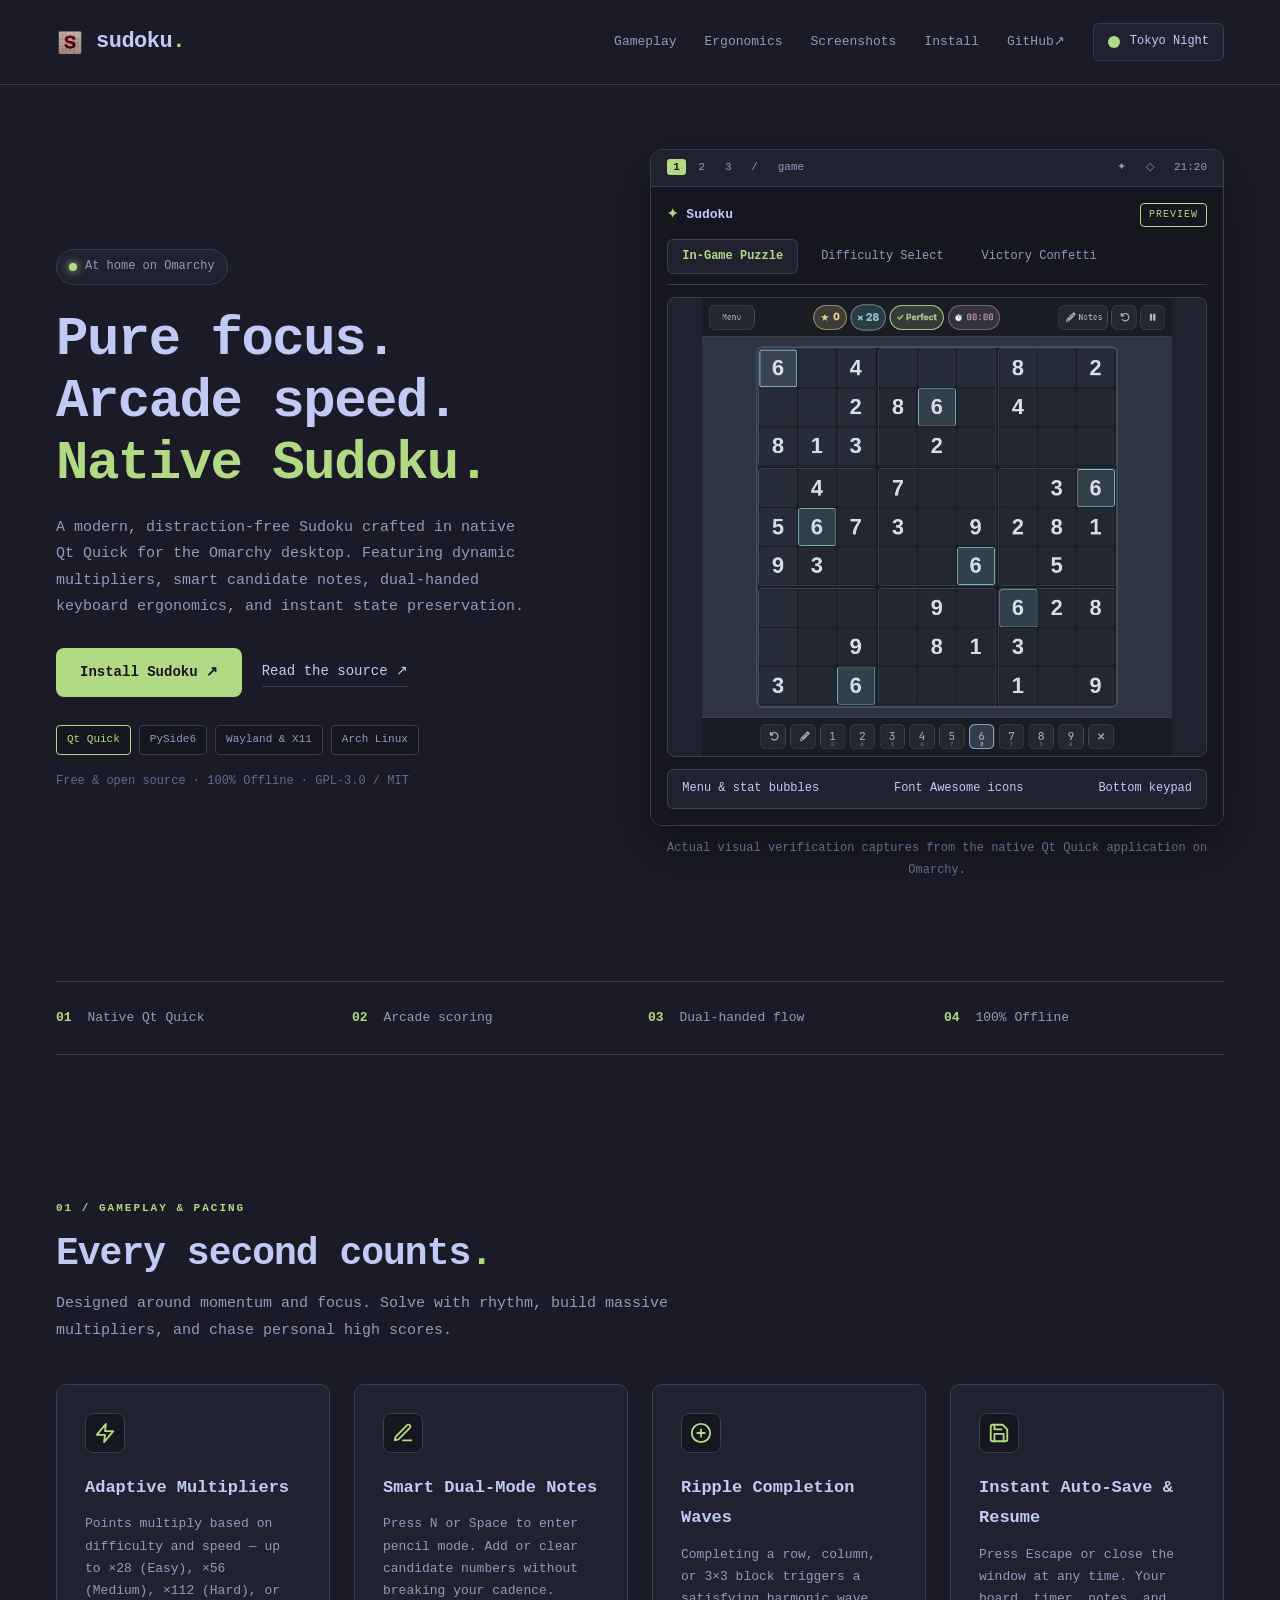
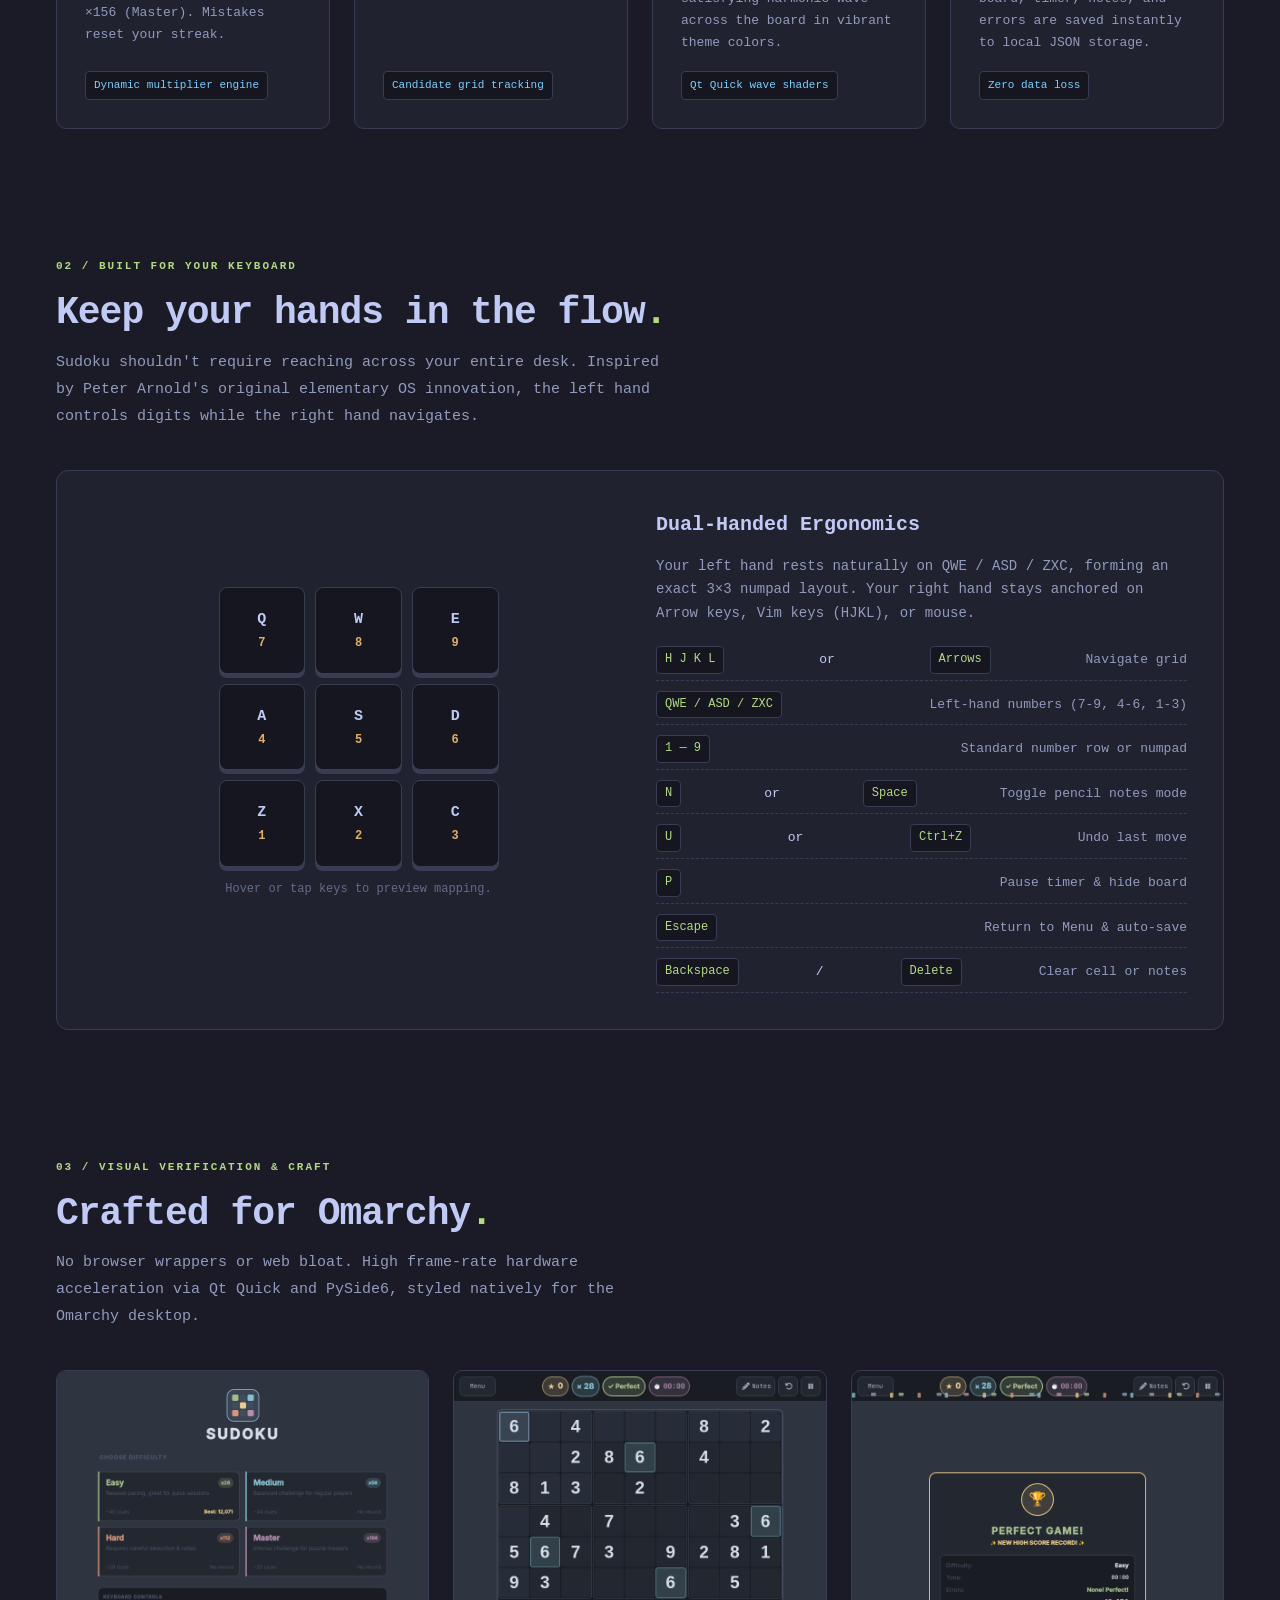
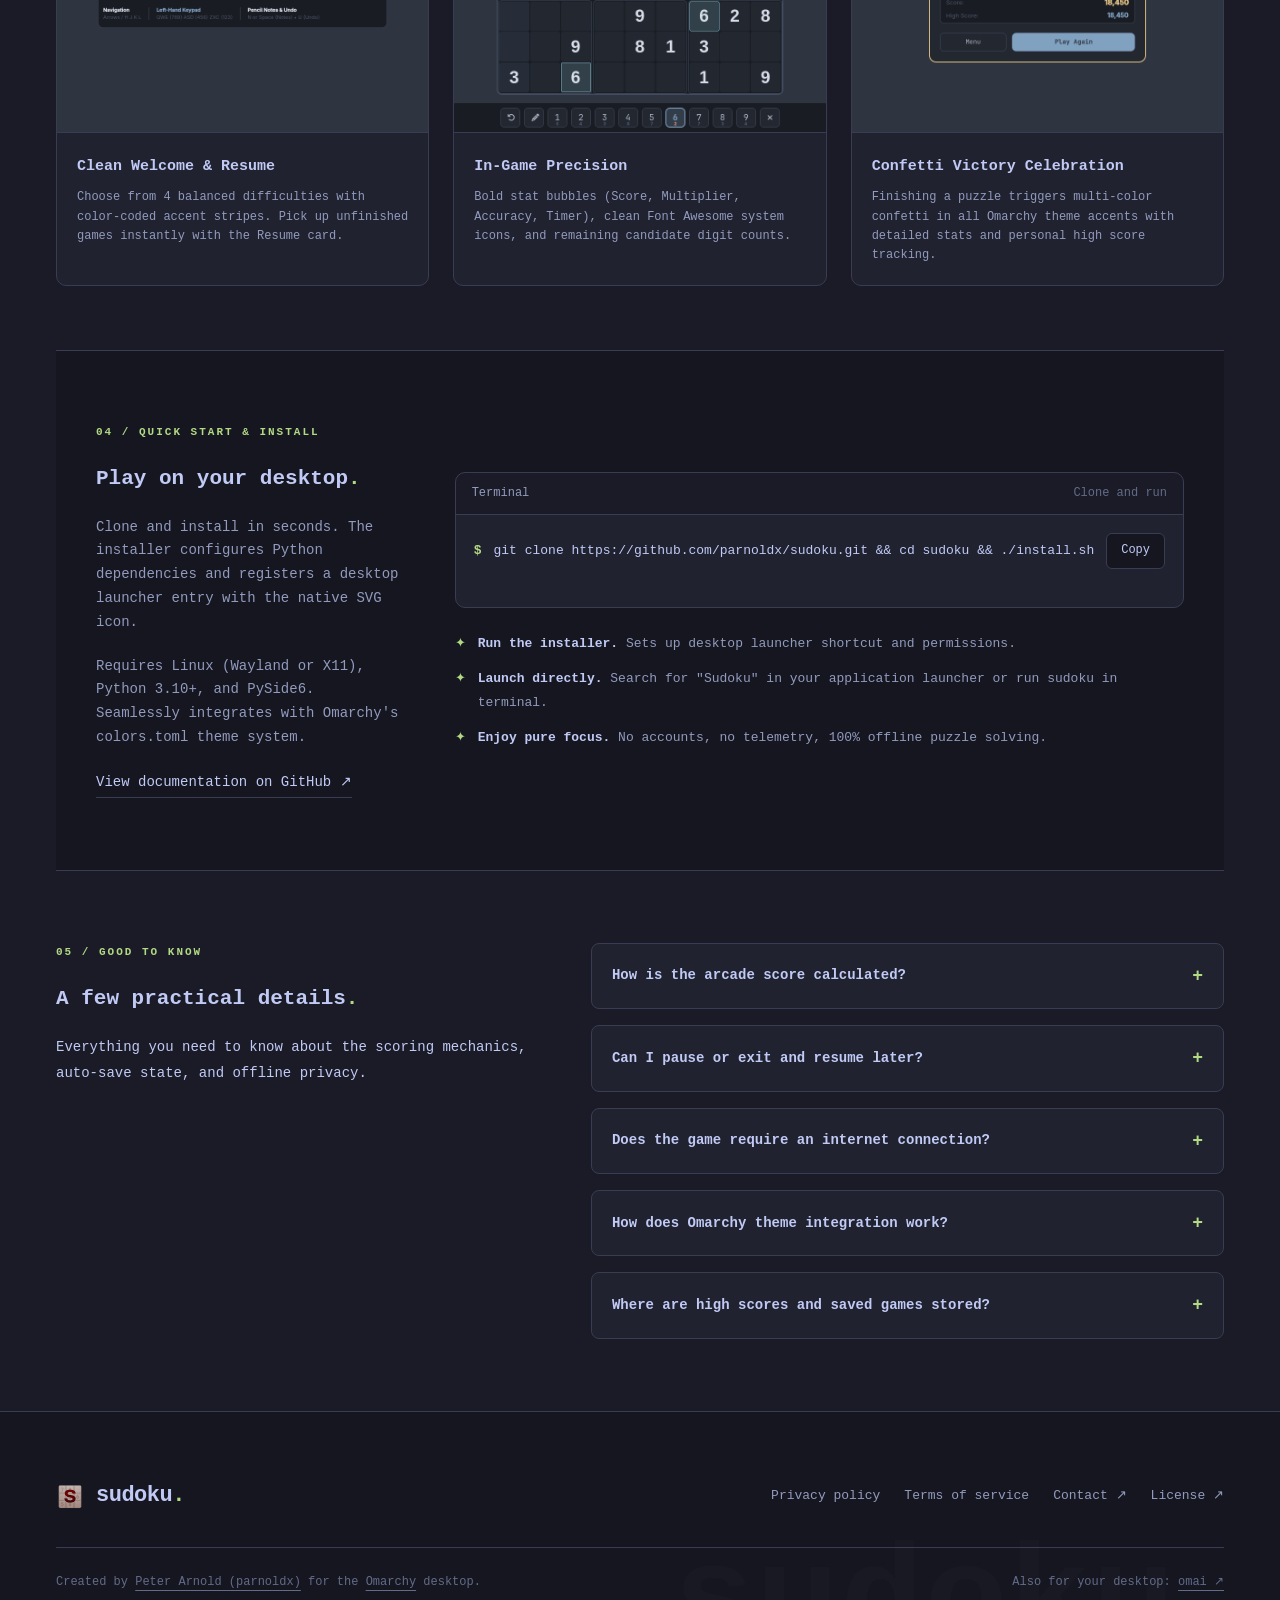
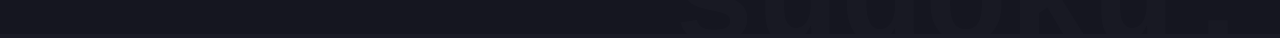
==== site/index.html @ 66dc391c "Add GitHub Pages website for Sudoku matching pablousx.github.io/omai" ====
<!doctype html>
<html lang="en" data-theme="night">
  <head>
    <meta charset="utf-8" />
    <meta name="viewport" content="width=device-width, initial-scale=1" />
    <title>Sudoku for Omarchy — Pure focus, arcade speed, native desktop.</title>
    <meta
      name="description"
      content="Native Qt Quick Sudoku game for Omarchy and Linux. High-speed arcade pacing, dynamic multiplier streaks, dual-handed keyboard ergonomics, smart notes, and seamless auto-save."
    />
    <meta name="theme-color" content="#1a1b26" />
    <meta name="color-scheme" content="dark" />
    <meta name="referrer" content="strict-origin-when-cross-origin" />

    <!-- Open Graph / Social Sharing -->
    <meta property="og:type" content="website" />
    <meta property="og:title" content="Sudoku for Omarchy — Pure focus, arcade speed, native desktop." />
    <meta
      property="og:description"
      content="Native Qt Quick Sudoku game for Omarchy and Linux. High-speed arcade pacing, dynamic multiplier streaks, dual-handed keyboard ergonomics, smart notes, and seamless auto-save."
    />
    <meta property="og:site_name" content="Sudoku for Omarchy" />
    <meta property="og:image" content="assets/images/sudoku_ingame.png" />

    <link rel="icon" href="assets/favicon.svg" type="image/svg+xml" />
    <link rel="stylesheet" href="assets/site.css" />
    <script src="assets/site.js" defer></script>
  </head>
  <body>
    <a class="skip-link" href="#main">Skip to content</a>

    <!-- Navigation Header -->
    <header class="site-header">
      <div class="container header-inner">
        <a class="brand" href="index.html" aria-label="Sudoku home">
          <img class="brand-icon" src="assets/favicon.svg" alt="" aria-hidden="true" />
          <span>sudoku<span class="accent">.</span></span>
        </a>

        <nav class="site-nav" aria-label="Main navigation">
          <a href="#gameplay">Gameplay</a>
          <a href="#ergonomics">Ergonomics</a>
          <a href="#screenshots">Screenshots</a>
          <a href="#install">Install</a>
          <a href="https://github.com/parnoldx/sudoku" target="_blank" rel="noopener noreferrer">
            GitHub <span aria-hidden="true">↗</span>
          </a>
          <button
            class="theme-button"
            type="button"
            data-theme-toggle
            hidden
            aria-label="Change color theme"
          >
            <span class="theme-swatch" aria-hidden="true"></span>
            <span data-theme-name>Tokyo Night</span>
          </button>
        </nav>
      </div>
    </header>

    <main id="main" tabindex="-1">
      <div class="container">

        <!-- Hero Section -->
        <section class="hero" aria-labelledby="hero-title">
          <div class="hero-grid">
            <div>
              <div class="eyebrow">
                <span class="status-dot" aria-hidden="true"></span>At home on Omarchy
              </div>
              <h1 id="hero-title">
                Pure focus.<br />Arcade speed.<br /><span class="accent">Native Sudoku.</span>
              </h1>
              <p class="hero-copy">
                A modern, distraction-free Sudoku crafted in native Qt Quick for the Omarchy desktop. Featuring dynamic multipliers, smart candidate notes, dual-handed keyboard ergonomics, and instant state preservation.
              </p>
              <div class="hero-actions">
                <a class="button" href="#install">
                  Install Sudoku <span aria-hidden="true">↗</span>
                </a>
                <a class="text-link" href="https://github.com/parnoldx/sudoku" target="_blank" rel="noopener noreferrer">
                  Read the source ↗
                </a>
              </div>
              <div class="compat">
                <span class="file-pill highlight">Qt Quick</span>
                <span class="file-pill">PySide6</span>
                <span class="file-pill">Wayland &amp; X11</span>
                <span class="file-pill">Arch Linux</span>
              </div>
              <p class="small-note">Free &amp; open source · 100% Offline · GPL-3.0 / MIT</p>
            </div>

            <!-- Interactive Simulated Desktop Preview Window -->
            <div class="preview">
              <div class="desktop">
                <div class="desktop-bar" aria-hidden="true">
                  <span><span class="workspace-number">1</span> 2 &nbsp; 3 &nbsp; / &nbsp; game</span>
                  <span>✦ &nbsp; ◇ &nbsp; 21:20</span>
                </div>
                <div class="app-window">
                  <div class="app-title">
                    <strong><span class="accent">✦</span> Sudoku</strong>
                    <span class="preview-badge">PREVIEW</span>
                  </div>

                  <!-- Tab controls -->
                  <div
                    class="demo-tabs"
                    role="tablist"
                    aria-label="Explore game screens"
                    data-demo-tabs
                    hidden
                  >
                    <button
                      type="button"
                      id="tab-ingame"
                      role="tab"
                      data-demo-tab
                      aria-selected="true"
                      aria-controls="demo-ingame"
                    >
                      In-Game Puzzle
                    </button>
                    <button
                      type="button"
                      id="tab-welcome"
                      role="tab"
                      data-demo-tab
                      aria-selected="false"
                      aria-controls="demo-welcome"
                      tabindex="-1"
                    >
                      Difficulty Select
                    </button>
                    <button
                      type="button"
                      id="tab-win"
                      role="tab"
                      data-demo-tab
                      aria-selected="false"
                      aria-controls="demo-win"
                      tabindex="-1"
                    >
                      Victory Confetti
                    </button>
                  </div>

                  <!-- Tab 1: In-Game Puzzle -->
                  <div
                    id="demo-ingame"
                    class="tab-panel"
                    role="tabpanel"
                    aria-labelledby="tab-ingame"
                    tabindex="0"
                  >
                    <div class="preview-image-wrap">
                      <img
                        src="assets/images/sudoku_ingame.png"
                        alt="Sudoku board showing timer, points, multiplier, Font Awesome action buttons, and digit keypad"
                        loading="eager"
                      />
                    </div>
                    <div class="preview-callout-bar">
                      <span>Menu &amp; stat bubbles</span>
                      <span>Font Awesome icons</span>
                      <span>Bottom keypad</span>
                    </div>
                  </div>

                  <!-- Tab 2: Welcome View -->
                  <div
                    id="demo-welcome"
                    class="tab-panel"
                    role="tabpanel"
                    aria-labelledby="tab-welcome"
                    tabindex="0"
                    hidden
                  >
                    <div class="preview-image-wrap">
                      <img
                        src="assets/images/sudoku_welcome.png"
                        alt="Sudoku welcome screen with difficulty cards (Easy, Medium, Hard, Master) and best score records"
                        loading="lazy"
                      />
                    </div>
                    <div class="preview-callout-bar">
                      <span>4 difficulty tiers</span>
                      <span>Multiplier preview</span>
                      <span>Resume saved game</span>
                    </div>
                  </div>

                  <!-- Tab 3: Victory Screen -->
                  <div
                    id="demo-win"
                    class="tab-panel"
                    role="tabpanel"
                    aria-labelledby="tab-win"
                    tabindex="0"
                    hidden
                  >
                    <div class="preview-image-wrap">
                      <img
                        src="assets/images/sudoku_win.png"
                        alt="Sudoku victory celebration screen with falling confetti particles, score, errors, and play again button"
                        loading="lazy"
                      />
                    </div>
                    <div class="preview-callout-bar">
                      <span>Multi-color confetti</span>
                      <span>Accuracy streak</span>
                      <span>Local high score</span>
                    </div>
                  </div>
                </div>
              </div>
              <p class="preview-caption">
                Actual visual verification captures from the native Qt Quick application on Omarchy.
              </p>
            </div>
          </div>
        </section>

        <!-- Principles Ticker -->
        <div class="principles" aria-label="Core design principles">
          <span><b>01</b> Native Qt Quick</span>
          <span><b>02</b> Arcade scoring</span>
          <span><b>03</b> Dual-handed flow</span>
          <span><b>04</b> 100% Offline</span>
        </div>

        <!-- Section 1: Gameplay & Features -->
        <section class="section" id="gameplay" aria-labelledby="gameplay-title">
          <div class="section-heading">
            <div class="section-number">01 / GAMEPLAY &amp; PACING</div>
            <h2 id="gameplay-title">
              Every second counts<span class="accent">.</span>
            </h2>
            <p>
              Designed around momentum and focus. Solve with rhythm, build massive multipliers, and chase personal high scores.
            </p>
          </div>

          <div class="feature-grid">
            <article>
              <span class="feature-mark" aria-hidden="true">
                <svg viewBox="0 0 24 24"><path d="M13 2L3 14h9l-1 8 10-12h-9l1-8z"/></svg>
              </span>
              <h3>Adaptive Multipliers</h3>
              <p>
                Points multiply based on difficulty and speed — up to ×28 (Easy), ×56 (Medium), ×112 (Hard), or ×156 (Master). Mistakes reset your streak.
              </p>
              <code>Dynamic multiplier engine</code>
            </article>

            <article>
              <span class="feature-mark" aria-hidden="true">
                <svg viewBox="0 0 24 24"><path d="M12 20h9M16.5 3.5a2.121 2.121 0 0 1 3 3L7 19l-4 1 1-4L16.5 3.5z"/></svg>
              </span>
              <h3>Smart Dual-Mode Notes</h3>
              <p>
                Press <kbd>N</kbd> or <kbd>Space</kbd> to enter pencil mode. Add or clear candidate numbers without breaking your cadence.
              </p>
              <code>Candidate grid tracking</code>
            </article>

            <article>
              <span class="feature-mark" aria-hidden="true">
                <svg viewBox="0 0 24 24"><circle cx="12" cy="12" r="10"/><path d="M8 12h8M12 8v8"/></svg>
              </span>
              <h3>Ripple Completion Waves</h3>
              <p>
                Completing a row, column, or 3×3 block triggers a satisfying harmonic wave across the board in vibrant theme colors.
              </p>
              <code>Qt Quick wave shaders</code>
            </article>

            <article>
              <span class="feature-mark" aria-hidden="true">
                <svg viewBox="0 0 24 24"><path d="M19 21H5a2 2 0 0 1-2-2V5a2 2 0 0 1 2-2h11l5 5v11a2 2 0 0 1-2 2z"/><polyline points="17 21 17 13 7 13 7 21"/><polyline points="7 3 7 8 15 8"/></svg>
              </span>
              <h3>Instant Auto-Save &amp; Resume</h3>
              <p>
                Press <kbd>Escape</kbd> or close the window at any time. Your board, timer, notes, and errors are saved instantly to local JSON storage.
              </p>
              <code>Zero data loss</code>
            </article>
          </div>
        </section>

        <!-- Section 2: Ergonomics & Controls -->
        <section class="section" id="ergonomics" aria-labelledby="ergonomics-title">
          <div class="section-heading">
            <div class="section-number">02 / BUILT FOR YOUR KEYBOARD</div>
            <h2 id="ergonomics-title">
              Keep your hands in the flow<span class="accent">.</span>
            </h2>
            <p>
              Sudoku shouldn't require reaching across your entire desk. Inspired by Peter Arnold's original elementary OS innovation, the left hand controls digits while the right hand navigates.
            </p>
          </div>

          <div class="key-layout">
            <!-- Left: Keypad simulation -->
            <div>
              <div class="keypad-mockup" aria-label="Left-hand 3x3 keypad layout">
                <div class="key-cap"><span class="letter">Q</span><span class="digit">7</span></div>
                <div class="key-cap"><span class="letter">W</span><span class="digit">8</span></div>
                <div class="key-cap"><span class="letter">E</span><span class="digit">9</span></div>
                <div class="key-cap"><span class="letter">A</span><span class="digit">4</span></div>
                <div class="key-cap"><span class="letter">S</span><span class="digit">5</span></div>
                <div class="key-cap"><span class="letter">D</span><span class="digit">6</span></div>
                <div class="key-cap"><span class="letter">Z</span><span class="digit">1</span></div>
                <div class="key-cap"><span class="letter">X</span><span class="digit">2</span></div>
                <div class="key-cap"><span class="letter">C</span><span class="digit">3</span></div>
              </div>
              <p class="preview-caption">Hover or tap keys to preview mapping.</p>
            </div>

            <!-- Right: Explanations and Hotkey Cheatsheet -->
            <div class="key-explanation">
              <h3>Dual-Handed Ergonomics</h3>
              <p>
                Your left hand rests naturally on <kbd>QWE / ASD / ZXC</kbd>, forming an exact 3×3 numpad layout. Your right hand stays anchored on Arrow keys, Vim keys (<kbd>HJKL</kbd>), or mouse.
              </p>
              <div class="hotkeys-list">
                <div class="hotkey-row">
                  <kbd>H J K L</kbd> or <kbd>Arrows</kbd>
                  <span>Navigate grid</span>
                </div>
                <div class="hotkey-row">
                  <kbd>QWE / ASD / ZXC</kbd>
                  <span>Left-hand numbers (7-9, 4-6, 1-3)</span>
                </div>
                <div class="hotkey-row">
                  <kbd>1 — 9</kbd>
                  <span>Standard number row or numpad</span>
                </div>
                <div class="hotkey-row">
                  <kbd>N</kbd> or <kbd>Space</kbd>
                  <span>Toggle pencil notes mode</span>
                </div>
                <div class="hotkey-row">
                  <kbd>U</kbd> or <kbd>Ctrl+Z</kbd>
                  <span>Undo last move</span>
                </div>
                <div class="hotkey-row">
                  <kbd>P</kbd>
                  <span>Pause timer &amp; hide board</span>
                </div>
                <div class="hotkey-row">
                  <kbd>Escape</kbd>
                  <span>Return to Menu &amp; auto-save</span>
                </div>
                <div class="hotkey-row">
                  <kbd>Backspace</kbd> / <kbd>Delete</kbd>
                  <span>Clear cell or notes</span>
                </div>
              </div>
            </div>
          </div>
        </section>

        <!-- Section 3: Visual Verification Spotlight -->
        <section class="section" id="screenshots" aria-labelledby="screenshots-title">
          <div class="section-heading">
            <div class="section-number">03 / VISUAL VERIFICATION &amp; CRAFT</div>
            <h2 id="screenshots-title">
              Crafted for Omarchy<span class="accent">.</span>
            </h2>
            <p>
              No browser wrappers or web bloat. High frame-rate hardware acceleration via Qt Quick and PySide6, styled natively for the Omarchy desktop.
            </p>
          </div>

          <div class="verification-spotlight">
            <div class="spotlight-card">
              <div class="spotlight-image">
                <img
                  src="assets/images/sudoku_welcome.png"
                  alt="Welcome screen with difficulty selection cards and best score records"
                  loading="lazy"
                />
              </div>
              <div class="spotlight-body">
                <h4>Clean Welcome &amp; Resume</h4>
                <p>
                  Choose from 4 balanced difficulties with color-coded accent stripes. Pick up unfinished games instantly with the Resume card.
                </p>
              </div>
            </div>

            <div class="spotlight-card">
              <div class="spotlight-image">
                <img
                  src="assets/images/sudoku_ingame.png"
                  alt="In-game view with stat bubbles, Font Awesome icons, and active number counts"
                  loading="lazy"
                />
              </div>
              <div class="spotlight-body">
                <h4>In-Game Precision</h4>
                <p>
                  Bold stat bubbles (Score, Multiplier, Accuracy, Timer), clean Font Awesome system icons, and remaining candidate digit counts.
                </p>
              </div>
            </div>

            <div class="spotlight-card">
              <div class="spotlight-image">
                <img
                  src="assets/images/sudoku_win.png"
                  alt="Victory screen showing falling confetti and statistics card"
                  loading="lazy"
                />
              </div>
              <div class="spotlight-body">
                <h4>Confetti Victory Celebration</h4>
                <p>
                  Finishing a puzzle triggers multi-color confetti in all Omarchy theme accents with detailed stats and personal high score tracking.
                </p>
              </div>
            </div>
          </div>
        </section>

        <!-- Section 4: Installation & Quick Start -->
        <section class="install" id="install" aria-labelledby="install-title">
          <div class="container">
            <div class="install-grid">
              <div>
                <div class="section-number">04 / QUICK START &amp; INSTALL</div>
                <h2 id="install-title">
                  Play on your desktop<span class="accent">.</span>
                </h2>
                <p class="install-copy">
                  Clone and install in seconds. The installer configures Python dependencies and registers a desktop launcher entry with the native SVG icon.
                </p>
                <p class="install-copy">
                  Requires Linux (Wayland or X11), Python 3.10+, and PySide6. Seamlessly integrates with Omarchy's <code>colors.toml</code> theme system.
                </p>
                <a
                  class="text-link"
                  href="https://github.com/parnoldx/sudoku#readme"
                  target="_blank"
                  rel="noopener noreferrer"
                >
                  View documentation on GitHub ↗
                </a>
              </div>

              <div>
                <div class="terminal">
                  <div class="terminal-title">
                    Terminal <span>Clone and run</span>
                  </div>
                  <div class="command-row">
                    <span class="prompt" aria-hidden="true">$</span>
                    <code id="install-command">git clone https://github.com/parnoldx/sudoku.git &amp;&amp; cd sudoku &amp;&amp; ./install.sh</code>
                    <button
                      class="copy-button"
                      type="button"
                      data-copy="install-command"
                      data-feedback="copy-feedback"
                      hidden
                      aria-label="Copy installation command"
                    >
                      Copy
                    </button>
                  </div>
                  <p id="copy-feedback" class="copy-feedback" role="status" aria-live="polite"></p>
                </div>

                <ol class="install-steps">
                  <li>
                    <span><strong>Run the installer.</strong> Sets up desktop launcher shortcut and permissions.</span>
                  </li>
                  <li>
                    <span><strong>Launch directly.</strong> Search for "Sudoku" in your application launcher or run <code>sudoku</code> in terminal.</span>
                  </li>
                  <li>
                    <span><strong>Enjoy pure focus.</strong> No accounts, no telemetry, 100% offline puzzle solving.</span>
                  </li>
                </ol>
              </div>
            </div>
          </div>
        </section>

        <!-- Section 5: Good to Know (FAQ) -->
        <section class="section faq" aria-labelledby="faq-title">
          <div class="faq-grid">
            <div>
              <div class="section-number">05 / GOOD TO KNOW</div>
              <h2 id="faq-title">
                A few practical details<span class="accent">.</span>
              </h2>
              <p>
                Everything you need to know about the scoring mechanics, auto-save state, and offline privacy.
              </p>
            </div>

            <div class="faq-list">
              <details>
                <summary>How is the arcade score calculated?</summary>
                <p>
                  Every correct cell awards base points multiplied by your current streak multiplier (e.g. ×28 for Easy, up to ×156 for Master). A small time decay encourages brisk pace, while wrong moves penalize points and reset your accuracy streak.
                </p>
              </details>

              <details>
                <summary>Can I pause or exit and resume later?</summary>
                <p>
                  Yes! Pressing <kbd>Escape</kbd>, clicking <kbd>Menu</kbd>, or quitting the application automatically saves your puzzle board, timer, notes, and error count. When you open Sudoku again, a prominent "Resume Unfinished Game" card appears on the welcome screen.
                </p>
              </details>

              <details>
                <summary>Does the game require an internet connection?</summary>
                <p>
                  Never. Sudoku is 100% offline. Puzzle generation, validation, high score tracking, and theming run entirely on your local machine with zero external network requests.
                </p>
              </details>

              <details>
                <summary>How does Omarchy theme integration work?</summary>
                <p>
                  Sudoku automatically detects <code>~/.config/omarchy/theme/colors.toml</code> on launch. If you switch your Omarchy theme (such as Tokyo Night, Everforest, Catppuccin, or Nord), Sudoku inherits the background, foreground, accents, and selection colors natively.
                </p>
              </details>

              <details>
                <summary>Where are high scores and saved games stored?</summary>
                <p>
                  High scores and saved states are stored safely in your standard user data folder at <code>~/.local/share/sudoku/</code> in lightweight JSON format.
                </p>
              </details>
            </div>
          </div>
        </section>

      </div>
    </main>

    <!-- Footer -->
    <footer class="site-footer">
      <div class="container">
        <div class="footer-top">
          <a class="brand" href="index.html">
            <img class="brand-icon" src="assets/favicon.svg" alt="" aria-hidden="true" />
            <span>sudoku<span class="accent">.</span></span>
          </a>

          <nav class="footer-links" aria-label="Footer navigation">
            <a href="privacy.html">Privacy policy</a>
            <a href="terms.html">Terms of service</a>
            <a href="https://github.com/parnoldx/sudoku/issues" target="_blank" rel="noopener noreferrer">Contact ↗</a>
            <a href="https://github.com/parnoldx/sudoku/blob/master/LICENSE" target="_blank" rel="noopener noreferrer">License ↗</a>
          </nav>
        </div>

        <div class="footer-bottom">
          <span>
            Created by <a href="https://github.com/parnoldx" target="_blank" rel="noopener noreferrer">Peter Arnold (parnoldx)</a> for the <a href="https://omarchy.org/" target="_blank" rel="noopener noreferrer">Omarchy</a> desktop.
          </span>
          <span>
            Also for your desktop: <a href="https://pablousx.github.io/omai/" target="_blank" rel="noopener noreferrer">omai ↗</a>
          </span>
        </div>

        <div class="footer-wordmark" aria-hidden="true">sudoku.</div>
      </div>
    </footer>
  </body>
</html>
---- site/assets/site.css ----
/* Sudoku for Omarchy — Design System matching pablousx.github.io/omai/ */

/* Shared Omarchy palette: Tokyo Night by default, Everforest by choice. */
:root {
  color-scheme: dark;
  --bg: #1a1b26;
  --surface: #202230;
  --deep: #151620;
  --text: #c0caf5;
  --muted: #929bbd;
  --line: #383d54;
  --accent: #b2d984;
  --green: #9ece6a;
  --cyan: #7dcfff;
  --blue: #92b4ff;
  --orange: #ff9e64;
  --yellow: #e0af68;
  --purple: #bb9af7;
  --magenta: #bb9af7;
  --red: #f7768e;
  --shadow: #10111a;
  --display: #626b88;
  --font: "JetBrains Mono", "SFMono-Regular", Consolas, "Liberation Mono", monospace;
}

:root[data-theme="forest"] {
  --bg: #272e29;
  --surface: #303a32;
  --deep: #202722;
  --text: #e2dfca;
  --muted: #b1baaa;
  --line: #4a584a;
  --accent: #b5ce94;
  --green: #a7c080;
  --cyan: #83c092;
  --blue: #a6c8ce;
  --orange: #e69875;
  --yellow: #dbbc7f;
  --purple: #d3b5c9;
  --magenta: #d3b5c9;
  --red: #e67e80;
  --shadow: #19201c;
  --display: #798775;
}

* {
  box-sizing: border-box;
}

html {
  scroll-behavior: smooth;
  scroll-padding-top: 32px;
}

body {
  margin: 0;
  background: var(--bg);
  color: var(--text);
  font: 14px/1.8 var(--font);
  -webkit-font-smoothing: antialiased;
}

a {
  color: inherit;
  text-underline-offset: 5px;
}

button {
  font: inherit;
  cursor: pointer;
}

button,
a,
summary {
  touch-action: manipulation;
  -webkit-tap-highlight-color: transparent;
}

:focus-visible {
  outline: 2px solid var(--accent);
  outline-offset: 5px;
}

::selection {
  background: var(--accent);
  color: var(--deep);
}

[hidden] {
  display: none !important;
}

.container {
  width: 100%;
  max-width: 1248px;
  margin: auto;
  padding: 0 40px;
}

.accent {
  color: var(--accent);
}

.green {
  color: var(--green);
}

.cyan {
  color: var(--cyan);
}

.yellow {
  color: var(--yellow);
}

.orange {
  color: var(--orange);
}

.purple {
  color: var(--purple);
}

.skip-link {
  position: fixed;
  top: 8px;
  left: 8px;
  transform: translateY(-150%);
  z-index: 100;
  background: var(--accent);
  color: var(--deep);
  padding: 10px 16px;
  font-weight: 700;
  text-decoration: none;
  transition: transform 0.2s;
}

.skip-link:focus {
  transform: translateY(0);
}

/* Header */
.site-header {
  border-bottom: 1px solid var(--line);
  background: var(--bg);
  position: sticky;
  top: 0;
  z-index: 50;
  backdrop-filter: blur(8px);
}

.header-inner {
  display: flex;
  align-items: center;
  justify-content: space-between;
  min-height: 84px;
  gap: 24px;
}

.brand {
  display: inline-flex;
  align-items: center;
  gap: 12px;
  font-weight: 700;
  font-size: 22px;
  letter-spacing: -0.5px;
  text-decoration: none;
}

.brand-icon {
  width: 28px;
  height: 28px;
  border-radius: 6px;
  display: inline-block;
  vertical-align: middle;
}

.site-nav {
  display: flex;
  gap: 28px;
  align-items: center;
}

.site-nav a {
  display: inline-flex;
  align-items: center;
  min-height: 44px;
  font-size: 13px;
  text-decoration: none;
  color: var(--muted);
  transition: color 0.15s;
}

.site-nav a:hover,
.footer-links a:hover {
  color: var(--accent);
}

.theme-button {
  display: flex;
  align-items: center;
  gap: 10px;
  min-height: 38px;
  padding: 6px 14px;
  background: var(--surface);
  border: 1px solid var(--line);
  border-radius: 6px;
  color: var(--text);
  font-size: 12px;
  font-family: inherit;
  transition: border-color 0.2s, background 0.2s;
}

.theme-button:hover {
  border-color: var(--accent);
}

.theme-swatch {
  width: 12px;
  height: 12px;
  border-radius: 50%;
  background: var(--accent);
}

/* Hero */
.hero {
  padding: 64px 0 48px;
}

.hero-grid {
  display: grid;
  grid-template-columns: 1fr 1.05fr;
  gap: 48px;
  align-items: center;
}

.eyebrow {
  display: inline-flex;
  align-items: center;
  gap: 8px;
  padding: 6px 12px;
  background: var(--surface);
  border: 1px solid var(--line);
  border-radius: 999px;
  font-size: 12px;
  color: var(--muted);
  margin-bottom: 24px;
}

.status-dot {
  width: 8px;
  height: 8px;
  border-radius: 50%;
  background: var(--accent);
  box-shadow: 0 0 8px var(--accent);
}

.hero h1 {
  font-size: clamp(34px, 4.5vw, 54px);
  line-height: 1.15;
  margin: 0 0 20px;
  font-weight: 700;
  letter-spacing: -1.5px;
}

.hero-copy {
  font-size: 15px;
  line-height: 1.75;
  color: var(--muted);
  margin: 0 0 28px;
  max-width: 480px;
}

.hero-actions {
  display: flex;
  align-items: center;
  gap: 20px;
  margin-bottom: 28px;
  flex-wrap: wrap;
}

.button {
  display: inline-flex;
  align-items: center;
  gap: 8px;
  background: var(--accent);
  color: var(--deep);
  font-weight: 700;
  font-size: 14px;
  padding: 12px 24px;
  border-radius: 8px;
  text-decoration: none;
  border: none;
  transition: transform 0.15s, opacity 0.15s, background 0.15s;
}

.button:hover {
  opacity: 0.92;
  transform: translateY(-1px);
}

.text-link {
  display: inline-flex;
  align-items: center;
  gap: 6px;
  color: var(--text);
  text-decoration: none;
  border-bottom: 1px solid var(--line);
  padding-bottom: 2px;
  font-size: 14px;
  transition: color 0.15s, border-color 0.15s;
}

.text-link:hover {
  color: var(--accent);
  border-color: var(--accent);
}

.compat {
  display: flex;
  gap: 8px;
  margin-bottom: 16px;
  flex-wrap: wrap;
}

.file-pill {
  font-size: 11px;
  padding: 4px 10px;
  background: var(--deep);
  border: 1px solid var(--line);
  border-radius: 4px;
  color: var(--muted);
}

.file-pill.highlight {
  border-color: var(--accent);
  color: var(--accent);
}

.small-note {
  font-size: 12px;
  color: var(--display);
  margin: 0;
}

/* Desktop Preview Frame */
.preview {
  position: relative;
}

.desktop {
  background: var(--deep);
  border: 1px solid var(--line);
  border-radius: 12px;
  overflow: hidden;
  box-shadow: 0 20px 48px rgba(0, 0, 0, 0.4);
}

.desktop-bar {
  display: flex;
  justify-content: space-between;
  align-items: center;
  padding: 8px 16px;
  background: var(--surface);
  border-bottom: 1px solid var(--line);
  font-size: 11px;
  color: var(--muted);
}

.workspace-number {
  background: var(--accent);
  color: var(--deep);
  font-weight: 700;
  padding: 2px 6px;
  border-radius: 3px;
  margin-right: 6px;
}

.app-window {
  padding: 16px;
  background: var(--deep);
}

.app-title {
  display: flex;
  align-items: center;
  justify-content: space-between;
  margin-bottom: 12px;
  font-size: 13px;
}

.app-title strong {
  display: inline-flex;
  align-items: center;
  gap: 8px;
}

.preview-badge {
  font-size: 10px;
  padding: 2px 8px;
  border: 1px solid var(--accent);
  color: var(--accent);
  border-radius: 4px;
  letter-spacing: 1px;
}

.demo-tabs {
  display: flex;
  gap: 8px;
  margin-bottom: 12px;
  border-bottom: 1px solid var(--line);
  padding-bottom: 10px;
}

.demo-tabs button {
  background: transparent;
  border: 1px solid transparent;
  color: var(--muted);
  padding: 6px 14px;
  font-size: 12px;
  border-radius: 6px;
  transition: all 0.15s;
}

.demo-tabs button:hover {
  color: var(--text);
  background: var(--surface);
}

.demo-tabs button[aria-selected="true"] {
  background: var(--surface);
  border-color: var(--line);
  color: var(--accent);
  font-weight: 700;
}

.tab-panel {
  display: flex;
  flex-direction: column;
  gap: 12px;
}

.preview-image-wrap {
  position: relative;
  border-radius: 8px;
  overflow: hidden;
  border: 1px solid var(--line);
  background: var(--surface);
  aspect-ratio: 820 / 800;
  max-height: 460px;
  display: flex;
  align-items: center;
  justify-content: center;
}

.preview-image-wrap img {
  width: 100%;
  height: 100%;
  object-fit: contain;
  display: block;
}

.preview-callout-bar {
  display: flex;
  justify-content: space-between;
  align-items: center;
  background: var(--surface);
  border: 1px solid var(--line);
  border-radius: 6px;
  padding: 8px 14px;
  font-size: 12px;
  color: var(--muted);
}

.preview-callout-bar span {
  color: var(--text);
}

.preview-caption {
  font-size: 12px;
  color: var(--display);
  margin-top: 12px;
  text-align: center;
}

/* Principles Ticker */
.principles {
  display: grid;
  grid-template-columns: repeat(4, 1fr);
  gap: 16px;
  margin: 40px 0 80px;
  padding: 24px 0;
  border-top: 1px solid var(--line);
  border-bottom: 1px solid var(--line);
  font-size: 13px;
  color: var(--muted);
}

.principles span b {
  color: var(--accent);
  margin-right: 8px;
}

/* Sections */
.section {
  padding: 64px 0;
}

.section-heading {
  margin-bottom: 40px;
}

.section-number {
  font-size: 11px;
  letter-spacing: 2px;
  color: var(--accent);
  margin-bottom: 12px;
  font-weight: 700;
}

.section-heading h2 {
  font-size: clamp(26px, 3.5vw, 38px);
  line-height: 1.25;
  margin: 0 0 12px;
  font-weight: 700;
  letter-spacing: -1px;
}

.section-heading p {
  font-size: 15px;
  color: var(--muted);
  max-width: 620px;
  margin: 0;
}

/* Feature Grid */
.feature-grid {
  display: grid;
  grid-template-columns: repeat(auto-fit, minmax(260px, 1fr));
  gap: 24px;
}

.feature-grid article {
  background: var(--surface);
  border: 1px solid var(--line);
  border-radius: 10px;
  padding: 28px;
  display: flex;
  flex-direction: column;
  transition: border-color 0.2s, transform 0.2s;
}

.feature-grid article:hover {
  border-color: var(--accent);
  transform: translateY(-2px);
}

.feature-mark {
  width: 40px;
  height: 40px;
  display: inline-flex;
  align-items: center;
  justify-content: center;
  border-radius: 8px;
  background: var(--deep);
  border: 1px solid var(--line);
  margin-bottom: 20px;
  color: var(--accent);
}

.feature-mark svg {
  width: 22px;
  height: 22px;
  stroke: currentColor;
  stroke-width: 2;
  fill: none;
  stroke-linecap: round;
  stroke-linejoin: round;
}

.feature-grid h3 {
  font-size: 17px;
  margin: 0 0 10px;
  color: var(--text);
  font-weight: 700;
}

.feature-grid p {
  font-size: 13px;
  line-height: 1.7;
  color: var(--muted);
  margin: 0 0 16px;
  flex-grow: 1;
}

.feature-grid code {
  font-size: 11px;
  background: var(--deep);
  padding: 4px 8px;
  border-radius: 4px;
  color: var(--cyan);
  align-self: flex-start;
  border: 1px solid var(--line);
}

/* Ergonomics Keyboard Section */
.key-layout {
  display: grid;
  grid-template-columns: 1fr 1fr;
  gap: 32px;
  align-items: center;
  background: var(--surface);
  border: 1px solid var(--line);
  border-radius: 12px;
  padding: 36px;
}

.keypad-mockup {
  display: grid;
  grid-template-columns: repeat(3, 1fr);
  gap: 10px;
  max-width: 280px;
  margin: auto;
}

.key-cap {
  aspect-ratio: 1;
  background: var(--deep);
  border: 1px solid var(--line);
  border-radius: 8px;
  display: flex;
  flex-direction: column;
  align-items: center;
  justify-content: center;
  padding: 6px;
  box-shadow: 0 4px 0 var(--line);
  transition: all 0.1s;
}

.key-cap:hover {
  border-color: var(--accent);
  box-shadow: 0 2px 0 var(--accent);
  transform: translateY(2px);
}

.key-cap .letter {
  font-size: 15px;
  font-weight: 700;
  color: var(--text);
}

.key-cap .digit {
  font-size: 12px;
  color: var(--yellow);
  font-weight: 700;
}

.key-explanation h3 {
  font-size: 20px;
  margin: 0 0 12px;
}

.key-explanation p {
  color: var(--muted);
  font-size: 14px;
  line-height: 1.7;
  margin: 0 0 20px;
}

.hotkeys-list {
  display: flex;
  flex-direction: column;
  gap: 10px;
  font-size: 13px;
}

.hotkey-row {
  display: flex;
  align-items: center;
  justify-content: space-between;
  border-bottom: 1px dashed var(--line);
  padding-bottom: 6px;
}

.hotkey-row kbd {
  background: var(--deep);
  border: 1px solid var(--line);
  padding: 2px 8px;
  border-radius: 4px;
  font-family: inherit;
  font-size: 12px;
  color: var(--accent);
}

.hotkey-row span {
  color: var(--muted);
}

/* Visual Gallery / Verification Spotlight */
.verification-spotlight {
  display: grid;
  grid-template-columns: repeat(3, 1fr);
  gap: 24px;
  margin-top: 32px;
}

.spotlight-card {
  background: var(--surface);
  border: 1px solid var(--line);
  border-radius: 10px;
  overflow: hidden;
  display: flex;
  flex-direction: column;
  transition: border-color 0.2s, transform 0.2s;
}

.spotlight-card:hover {
  border-color: var(--accent);
  transform: translateY(-2px);
}

.spotlight-image {
  aspect-ratio: 820 / 800;
  background: var(--deep);
  border-bottom: 1px solid var(--line);
  overflow: hidden;
}

.spotlight-image img {
  width: 100%;
  height: 100%;
  object-fit: cover;
  display: block;
}

.spotlight-body {
  padding: 20px;
}

.spotlight-body h4 {
  margin: 0 0 8px;
  font-size: 15px;
  color: var(--text);
}

.spotlight-body p {
  margin: 0;
  font-size: 12px;
  line-height: 1.6;
  color: var(--muted);
}

/* Install Terminal */
.install {
  background: var(--deep);
  border-top: 1px solid var(--line);
  border-bottom: 1px solid var(--line);
  padding: 72px 0;
}

.install-grid {
  display: grid;
  grid-template-columns: 1fr 1.1fr;
  gap: 48px;
  align-items: center;
}

.install-copy {
  font-size: 14px;
  color: var(--muted);
  line-height: 1.7;
  margin: 0 0 20px;
}

.terminal {
  background: var(--surface);
  border: 1px solid var(--line);
  border-radius: 10px;
  overflow: hidden;
}

.terminal-title {
  padding: 10px 16px;
  background: rgba(0, 0, 0, 0.2);
  border-bottom: 1px solid var(--line);
  font-size: 12px;
  color: var(--muted);
  display: flex;
  justify-content: space-between;
  align-items: center;
}

.terminal-title span {
  color: var(--display);
}

.command-row {
  display: flex;
  align-items: center;
  gap: 12px;
  padding: 18px;
  font-size: 13px;
  overflow-x: auto;
}

.prompt {
  color: var(--accent);
  font-weight: 700;
  user-select: none;
}

.command-row code {
  color: var(--text);
  white-space: pre;
  flex-grow: 1;
}

.copy-button {
  background: var(--deep);
  border: 1px solid var(--line);
  color: var(--text);
  padding: 6px 14px;
  border-radius: 6px;
  font-size: 12px;
  transition: all 0.15s;
  flex-shrink: 0;
}

.copy-button:hover {
  border-color: var(--accent);
  color: var(--accent);
}

.copy-feedback {
  min-height: 20px;
  padding: 0 18px 12px;
  margin: 0;
  font-size: 12px;
  color: var(--accent);
}

.install-steps {
  list-style: none;
  padding: 0;
  margin: 24px 0 0;
  display: flex;
  flex-direction: column;
  gap: 12px;
  font-size: 13px;
  color: var(--muted);
}

.install-steps li {
  display: flex;
  gap: 12px;
}

.install-steps li::before {
  content: "✦";
  color: var(--accent);
}

.install-steps strong {
  color: var(--text);
}

/* FAQ Accordion */
.faq {
  padding: 72px 0;
}

.faq-grid {
  display: grid;
  grid-template-columns: 1fr 1.3fr;
  gap: 48px;
}

.faq-list {
  display: flex;
  flex-direction: column;
  gap: 16px;
}

.faq-list details {
  background: var(--surface);
  border: 1px solid var(--line);
  border-radius: 8px;
  overflow: hidden;
  transition: border-color 0.2s;
}

.faq-list details:hover,
.faq-list details[open] {
  border-color: var(--accent);
}

.faq-list summary {
  padding: 16px 20px;
  cursor: pointer;
  font-weight: 700;
  font-size: 14px;
  color: var(--text);
  list-style: none;
  display: flex;
  justify-content: space-between;
  align-items: center;
}

.faq-list summary::-webkit-details-marker {
  display: none;
}

.faq-list summary::after {
  content: "+";
  font-size: 18px;
  color: var(--accent);
  transition: transform 0.2s;
}

.faq-list details[open] summary::after {
  content: "−";
  transform: rotate(180deg);
}

.faq-list details p {
  padding: 0 20px 18px;
  margin: 0;
  font-size: 13px;
  line-height: 1.7;
  color: var(--muted);
}

/* Footer */
.site-footer {
  border-top: 1px solid var(--line);
  padding: 64px 0 40px;
  background: var(--deep);
  position: relative;
  overflow: hidden;
}

.footer-top {
  display: flex;
  justify-content: space-between;
  align-items: center;
  margin-bottom: 32px;
  flex-wrap: wrap;
  gap: 20px;
}

.footer-links {
  display: flex;
  gap: 24px;
}

.footer-links a {
  font-size: 13px;
  color: var(--muted);
  text-decoration: none;
}

.footer-bottom {
  display: flex;
  justify-content: space-between;
  align-items: center;
  font-size: 12px;
  color: var(--display);
  border-top: 1px solid var(--line);
  padding-top: 24px;
  flex-wrap: wrap;
  gap: 16px;
}

.footer-wordmark {
  position: absolute;
  bottom: -40px;
  right: 20px;
  font-size: 140px;
  font-weight: 900;
  color: rgba(255, 255, 255, 0.015);
  pointer-events: none;
  user-select: none;
  line-height: 1;
}

/* Legal Pages (Privacy & Terms) */
.legal-hero {
  padding: 60px 0 40px;
  border-bottom: 1px solid var(--line);
}

.breadcrumb {
  font-size: 12px;
  color: var(--muted);
  margin-bottom: 28px;
}

.breadcrumb a {
  text-decoration: none;
  color: var(--muted);
}

.breadcrumb a:hover {
  color: var(--accent);
}

.legal-hero h1 {
  font-size: clamp(34px, 5vw, 54px);
  font-weight: 700;
  line-height: 1.2;
  letter-spacing: -1.5px;
  margin: 18px 0 20px;
}

.legal-hero .lede {
  max-width: 720px;
  color: var(--muted);
  font-size: 15px;
  line-height: 1.8;
}

.legal-date {
  font-size: 12px;
  color: var(--muted);
  margin-top: 24px;
}

.legal-layout {
  display: grid;
  grid-template-columns: 240px minmax(0, 1fr);
  gap: 64px;
  padding: 48px 0 80px;
  align-items: start;
}

.legal-nav {
  position: sticky;
  top: 96px;
}

.legal-nav p {
  color: var(--accent);
  font-size: 11px;
  text-transform: uppercase;
  letter-spacing: 1px;
  font-weight: 700;
  margin: 0 0 12px;
}

.legal-nav a {
  display: flex;
  align-items: center;
  min-height: 38px;
  font-size: 13px;
  color: var(--muted);
  text-decoration: none;
  transition: color 0.15s;
}

.legal-nav a:hover {
  color: var(--accent);
}

.legal-body {
  max-width: 750px;
  min-width: 0;
}

.legal-body section {
  margin-bottom: 44px;
}

.legal-body h2 {
  font-size: 22px;
  font-weight: 700;
  letter-spacing: -0.5px;
  margin: 0 0 16px;
}

.legal-body h2 .index {
  color: var(--accent);
  font-size: 13px;
  margin-right: 10px;
}

.legal-body p,
.legal-body li {
  color: var(--muted);
  font-size: 14px;
  line-height: 1.85;
}

.legal-body strong {
  color: var(--text);
  font-weight: 700;
}

.legal-body code {
  font: 12px/1.8 var(--font);
  color: var(--cyan);
  background: var(--surface);
  padding: 2px 6px;
  border-radius: 4px;
  border: 1px solid var(--line);
}

.legal-callout {
  padding: 22px 24px;
  border: 1px solid var(--line);
  border-left: 3px solid var(--accent);
  background: var(--surface);
  margin-bottom: 36px;
  border-radius: 6px;
}

.legal-callout p {
  margin: 0;
  color: var(--text);
}

.legal-end {
  border-top: 1px solid var(--line);
  padding-top: 24px;
  display: flex;
  justify-content: space-between;
  flex-wrap: wrap;
  gap: 16px;
  font-size: 12px;
  color: var(--display);
}

/* Responsive Media Queries */
@media (max-width: 980px) {
  .hero-grid,
  .install-grid,
  .faq-grid,
  .key-layout {
    grid-template-columns: 1fr;
    gap: 40px;
  }

  .legal-layout {
    grid-template-columns: 1fr;
    gap: 32px;
  }

  .legal-nav {
    position: static;
    border-bottom: 1px solid var(--line);
    padding-bottom: 20px;
  }

  .principles {
    grid-template-columns: repeat(2, 1fr);
  }

  .verification-spotlight {
    grid-template-columns: 1fr;
  }

  .preview-image-wrap {
    max-height: 380px;
  }
}

@media (max-width: 640px) {
  .container {
    padding: 0 20px;
  }

  .header-inner {
    flex-wrap: wrap;
    min-height: auto;
    padding: 16px 0;
    gap: 12px;
  }

  .site-nav {
    gap: 16px;
    width: 100%;
    overflow-x: auto;
    padding-bottom: 4px;
    scrollbar-width: none;
    -webkit-overflow-scrolling: touch;
  }

  .site-nav::-webkit-scrollbar {
    display: none;
  }

  .site-nav a {
    white-space: nowrap;
    min-height: 36px;
    font-size: 12px;
  }

  .principles {
    grid-template-columns: 1fr;
  }

  .demo-tabs {
    flex-wrap: wrap;
  }
}
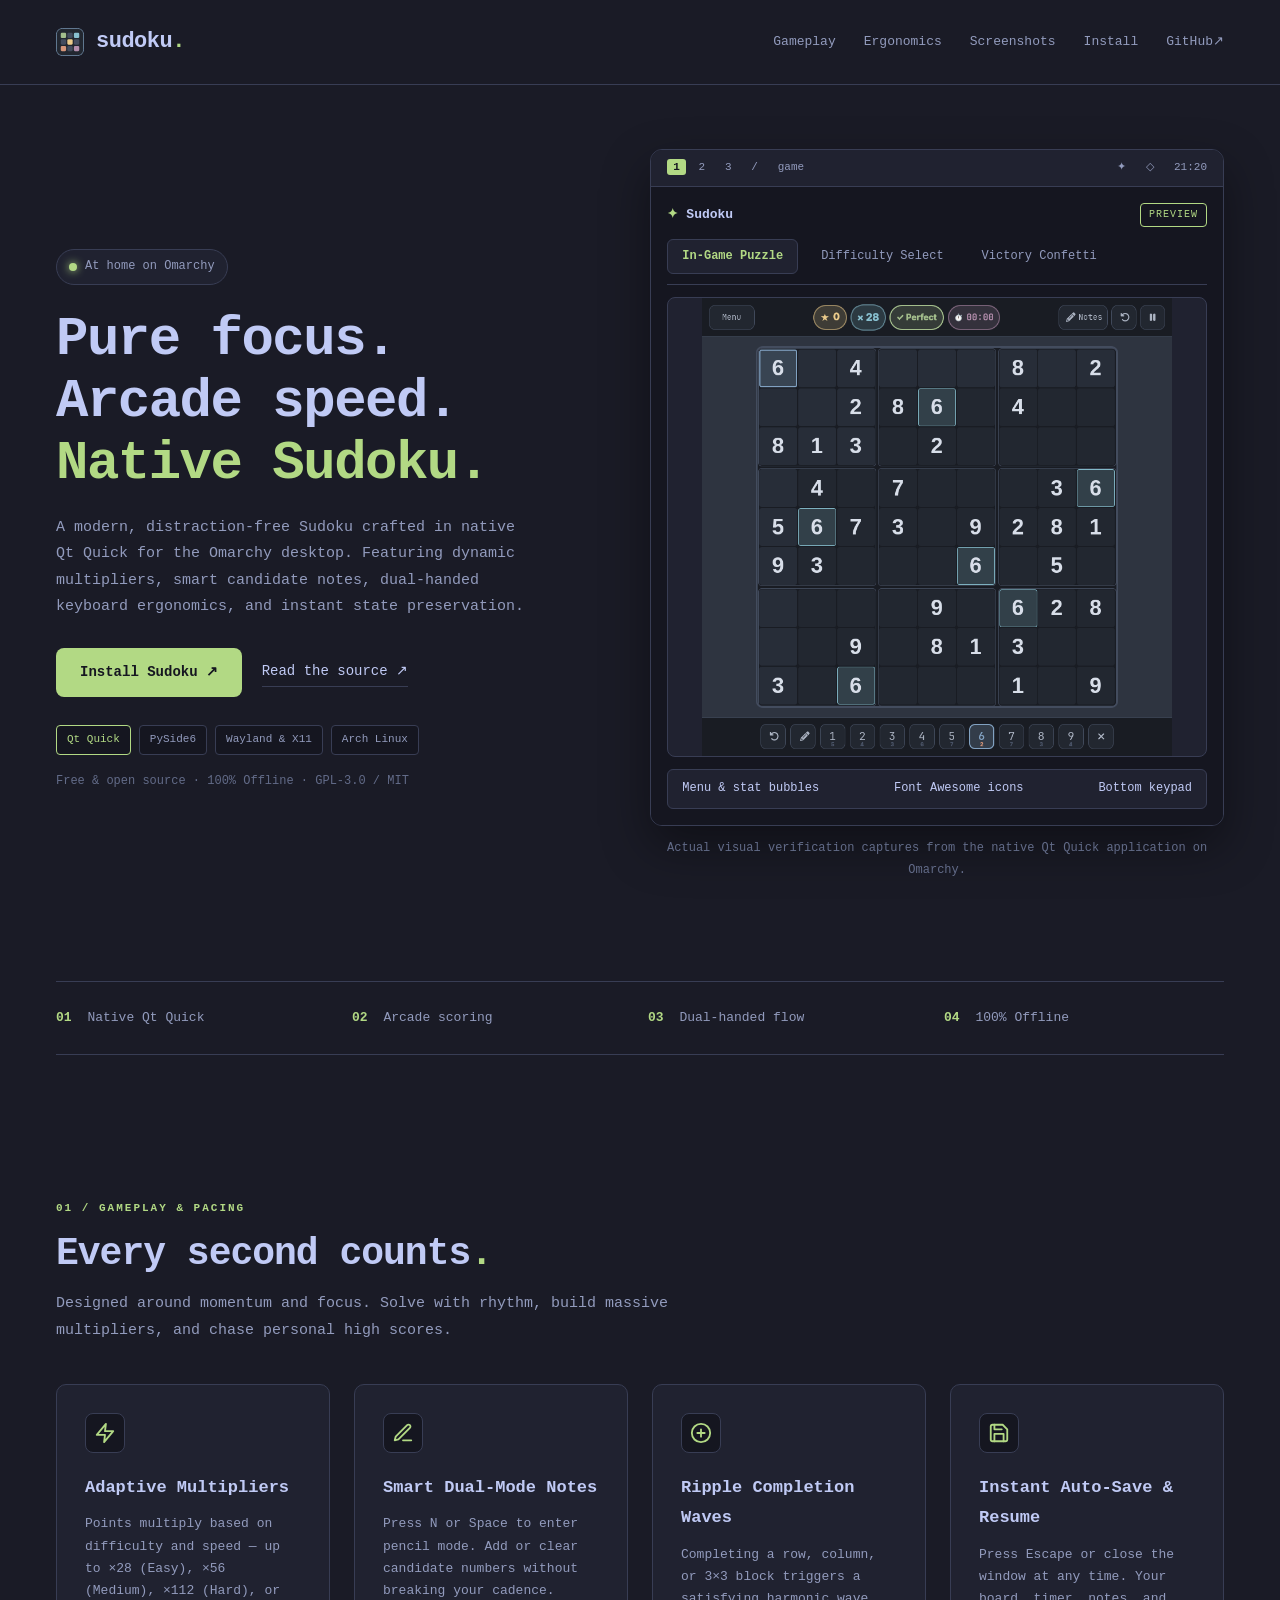
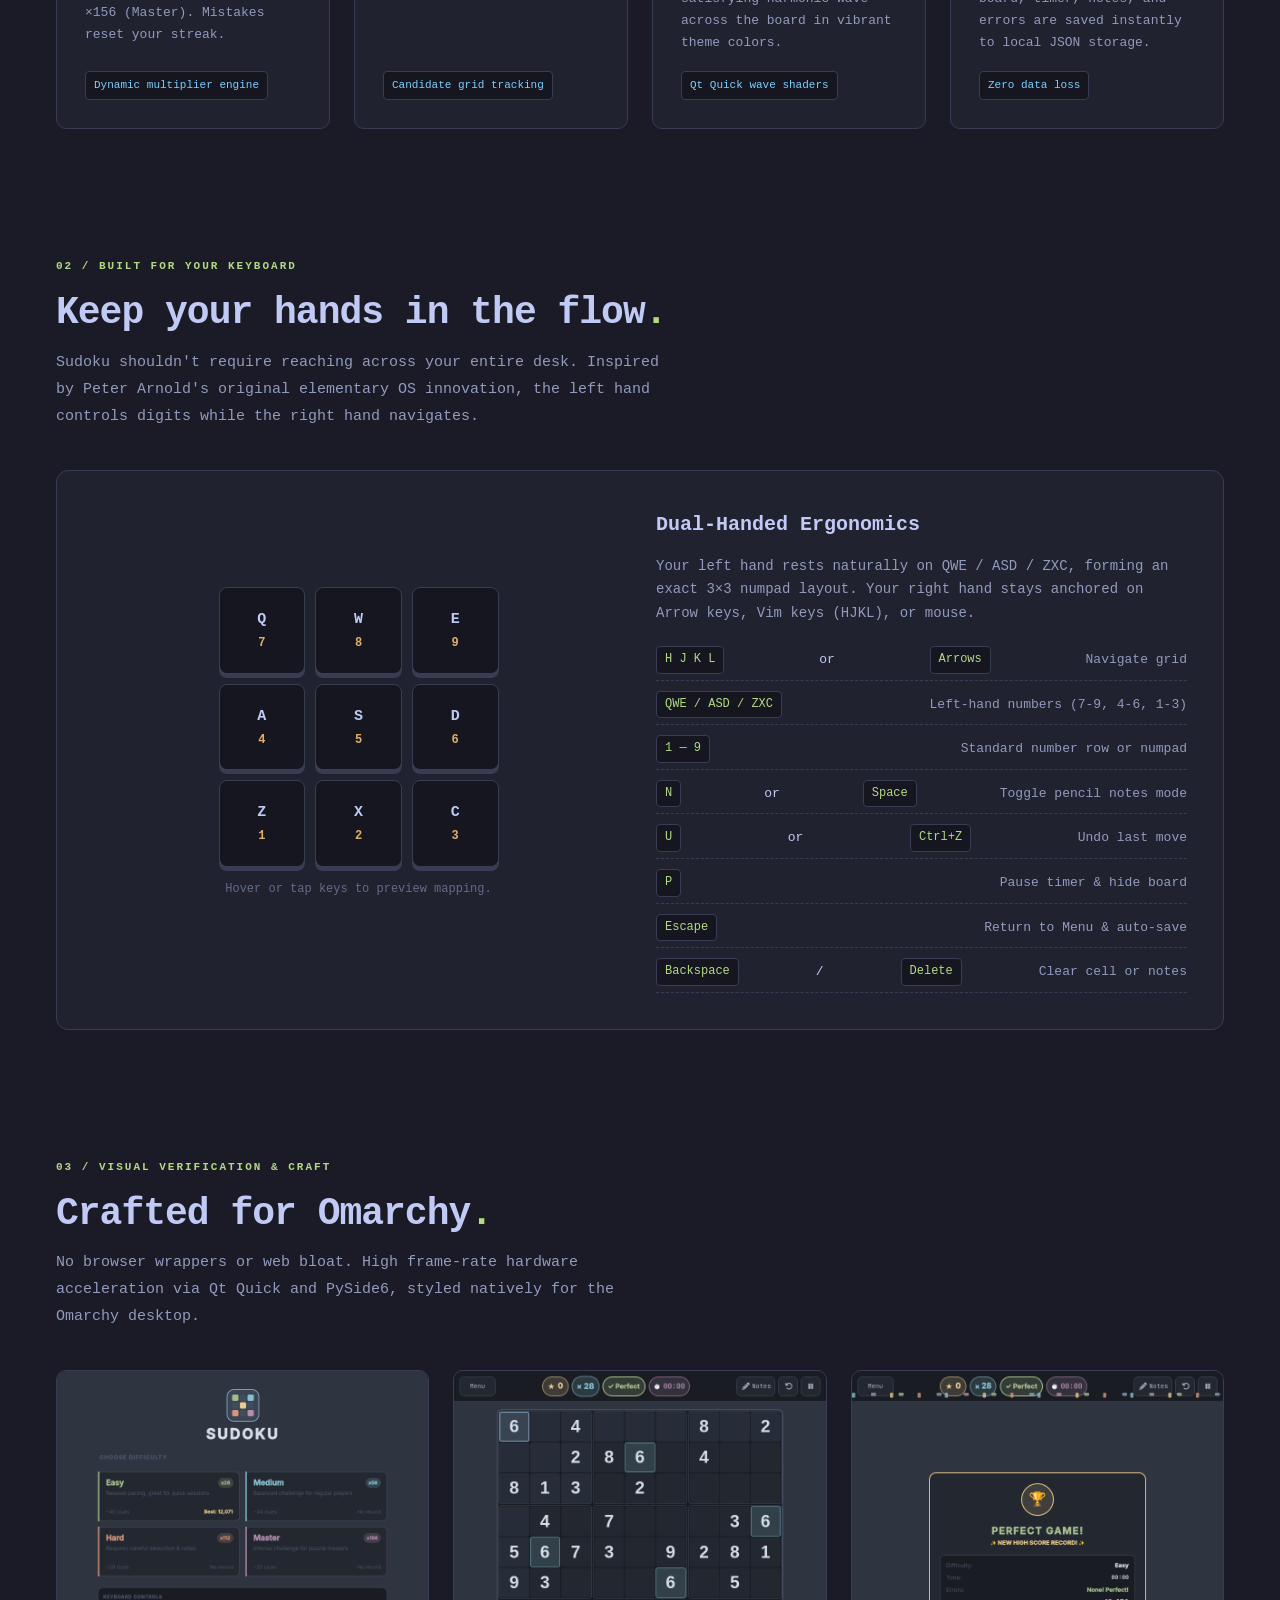
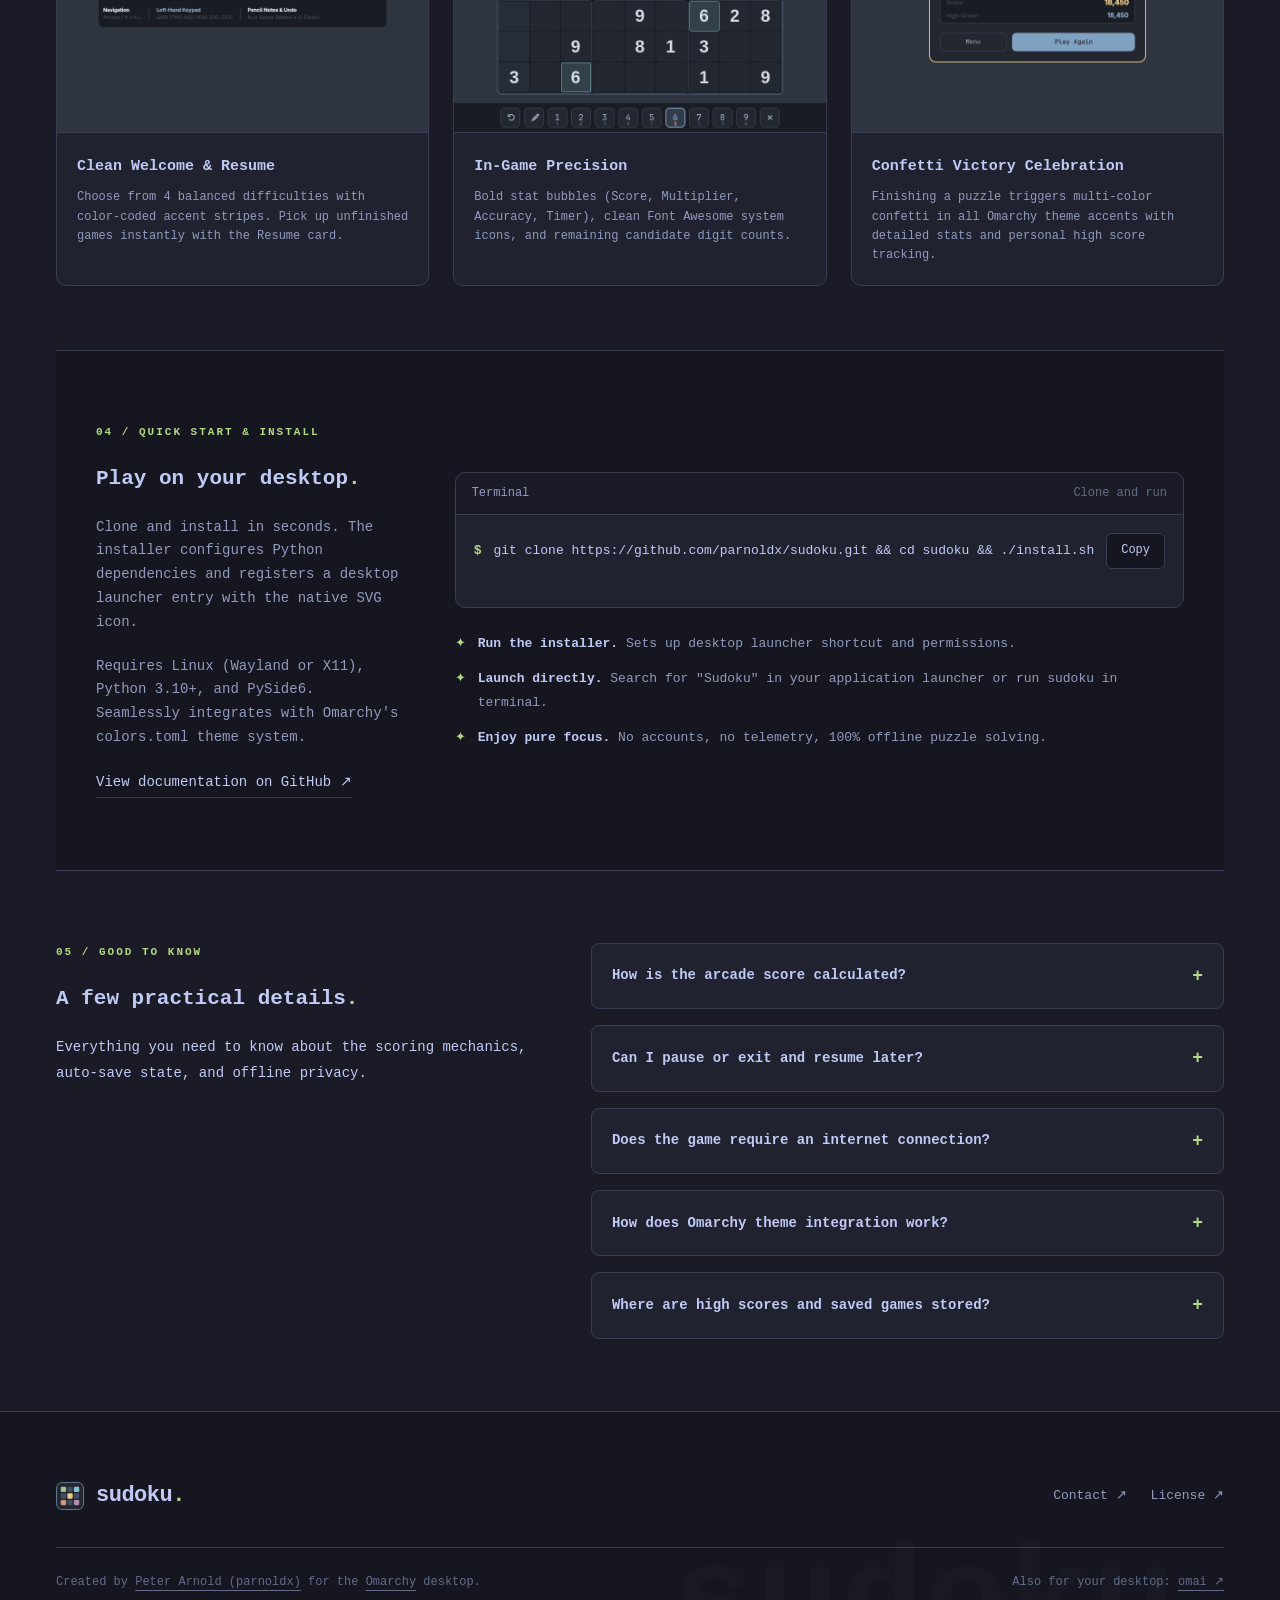
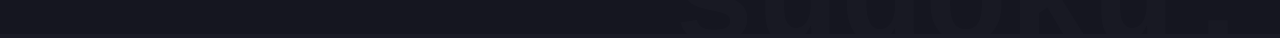
==== commit bbc8c8b8: "Remove privacy policy page and Everforest theme; use single Tokyo Night theme" ====
--- a/site/index.html
+++ b/site/index.html
@@ -45,16 +45,7 @@
           <a href="https://github.com/parnoldx/sudoku" target="_blank" rel="noopener noreferrer">
             GitHub <span aria-hidden="true">↗</span>
           </a>
-          <button
-            class="theme-button"
-            type="button"
-            data-theme-toggle
-            hidden
-            aria-label="Change color theme"
-          >
-            <span class="theme-swatch" aria-hidden="true"></span>
-            <span data-theme-name>Tokyo Night</span>
-          </button>
+
         </nav>
       </div>
     </header>
@@ -554,8 +545,6 @@
           </a>
 
           <nav class="footer-links" aria-label="Footer navigation">
-            <a href="privacy.html">Privacy policy</a>
-            <a href="terms.html">Terms of service</a>
             <a href="https://github.com/parnoldx/sudoku/issues" target="_blank" rel="noopener noreferrer">Contact ↗</a>
             <a href="https://github.com/parnoldx/sudoku/blob/master/LICENSE" target="_blank" rel="noopener noreferrer">License ↗</a>
           </nav>
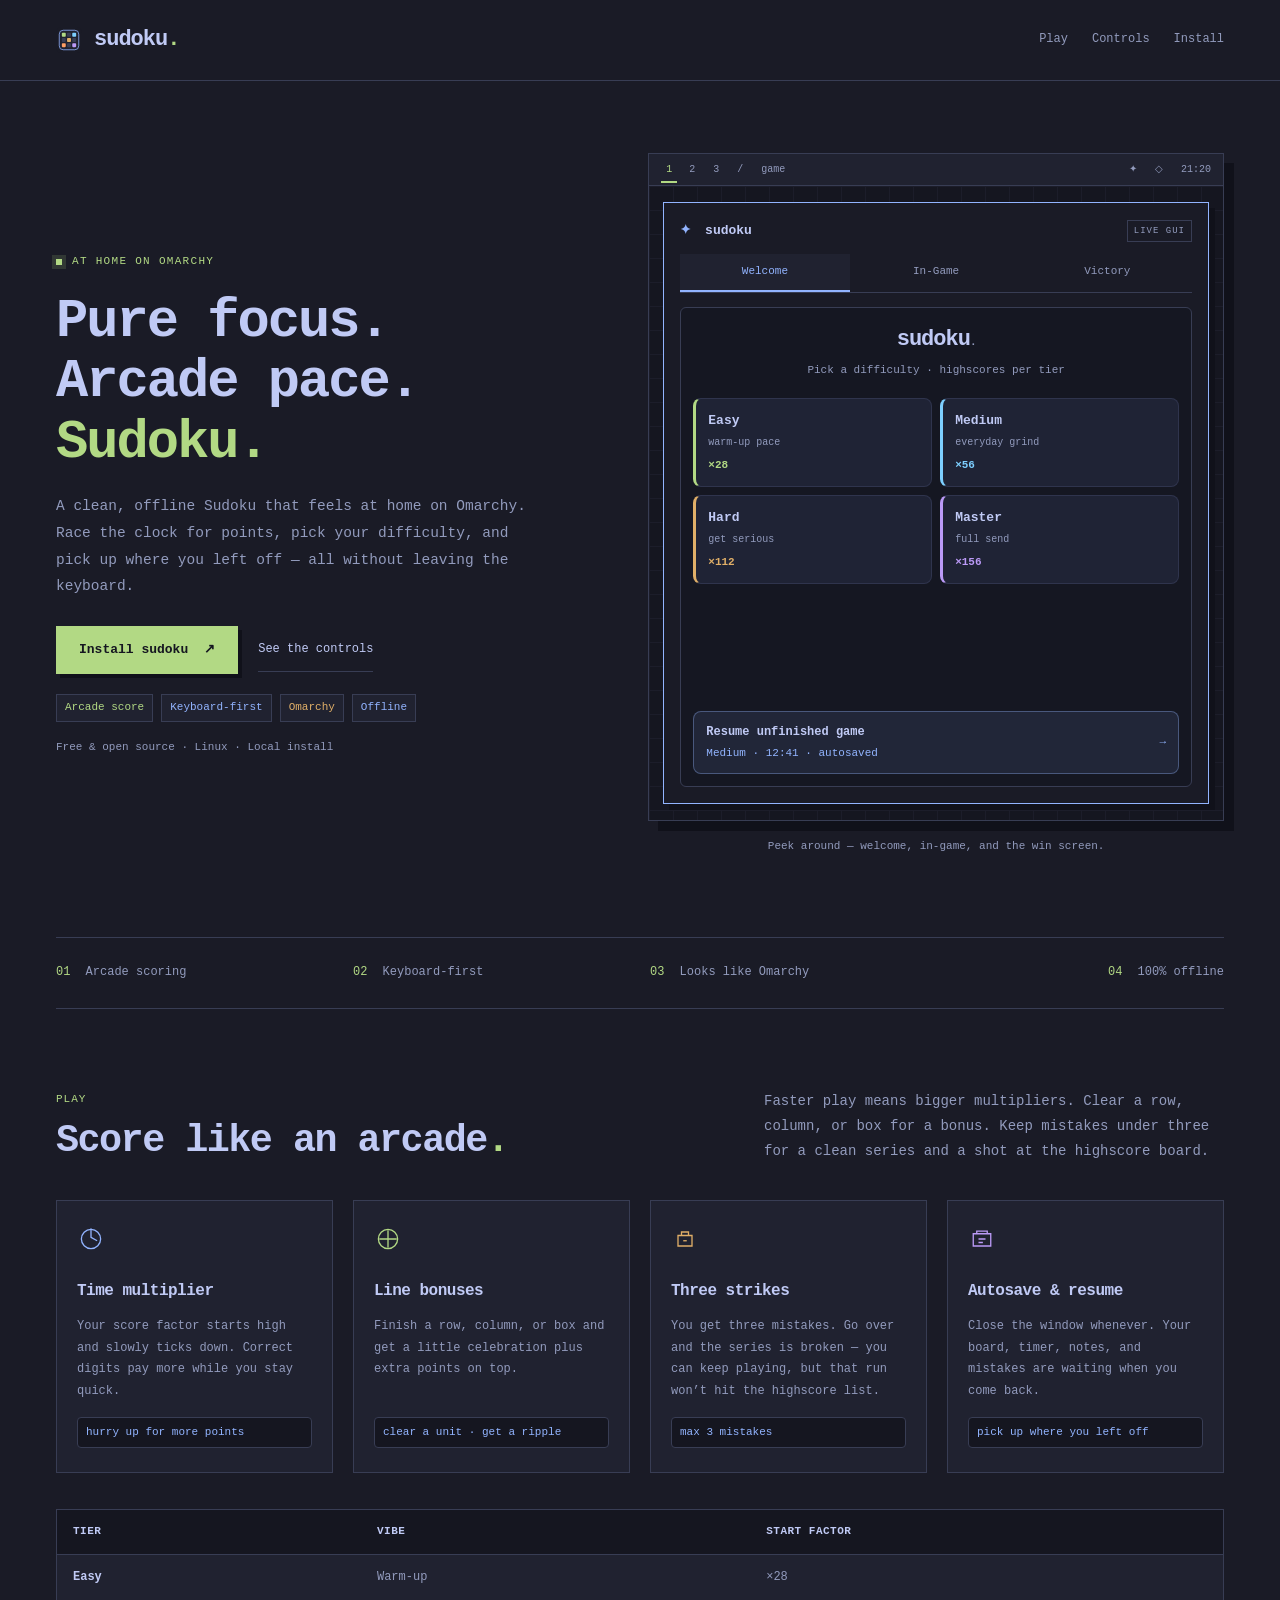
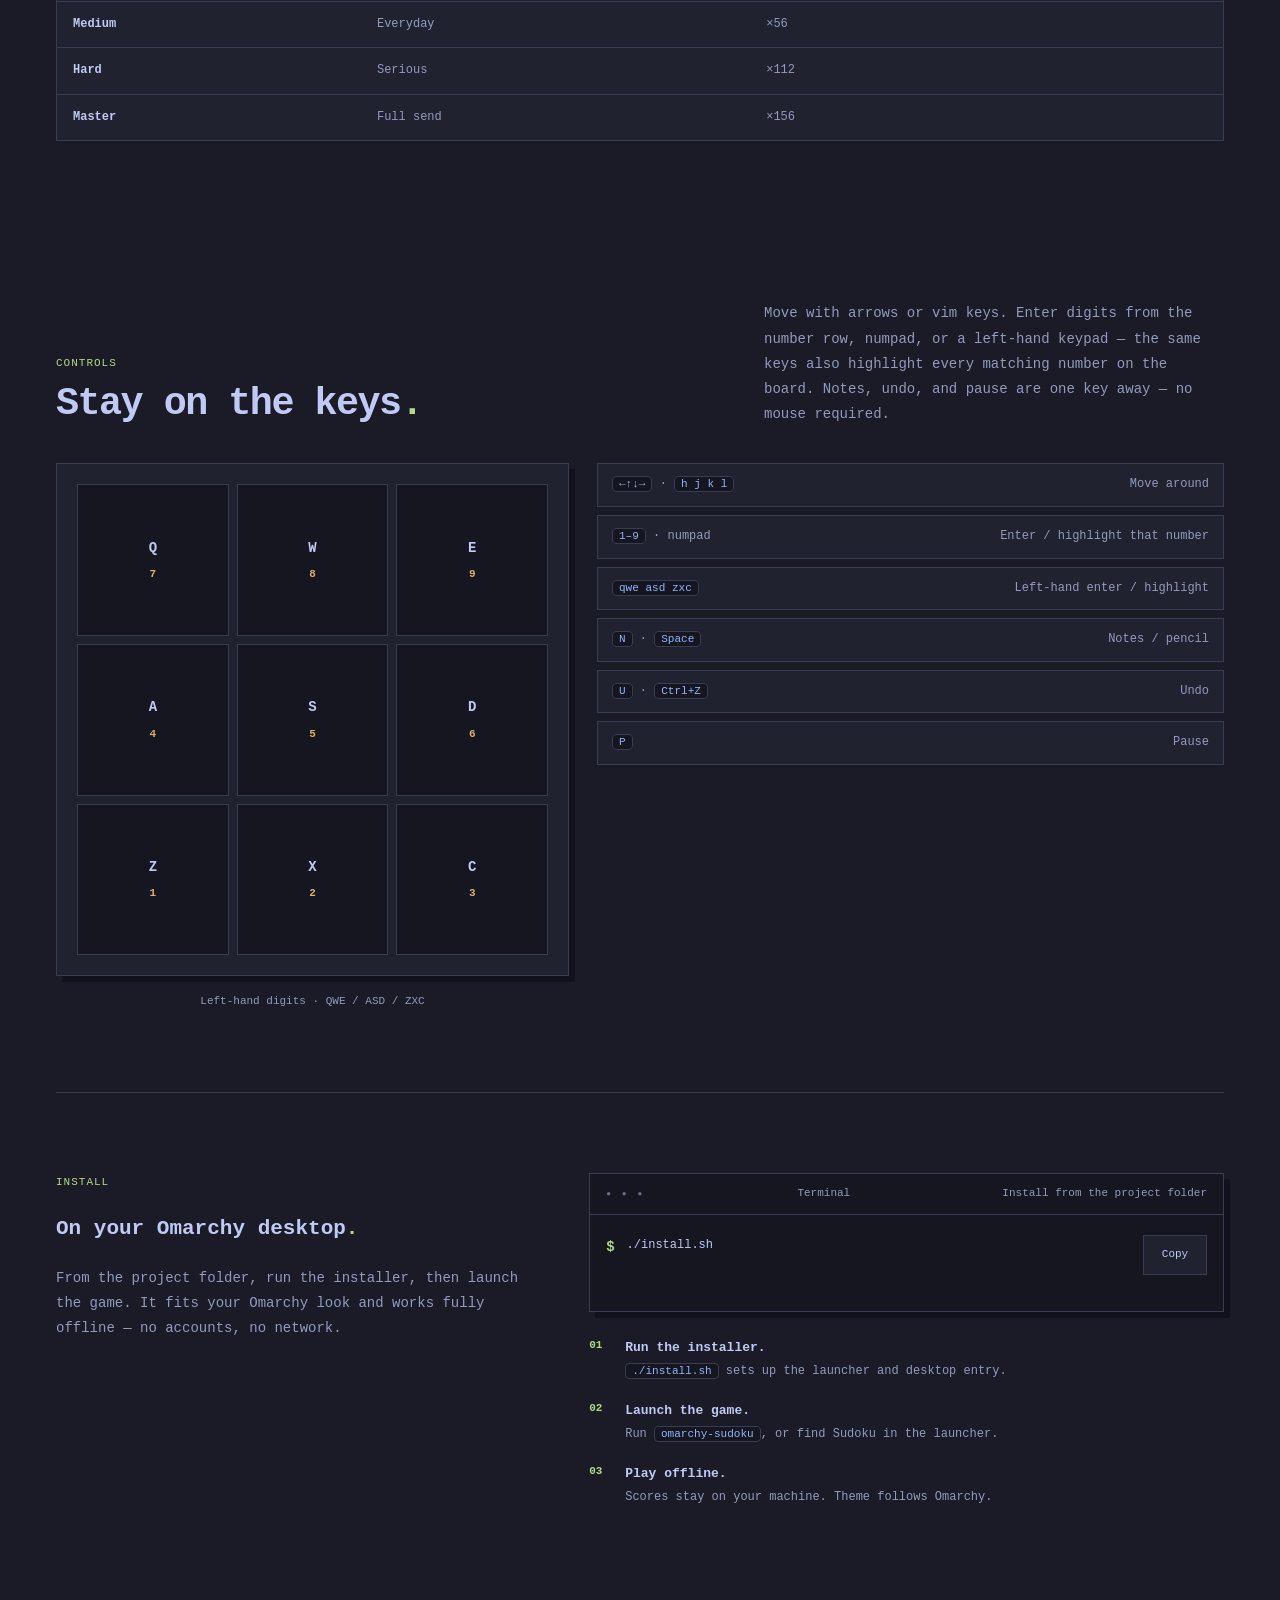
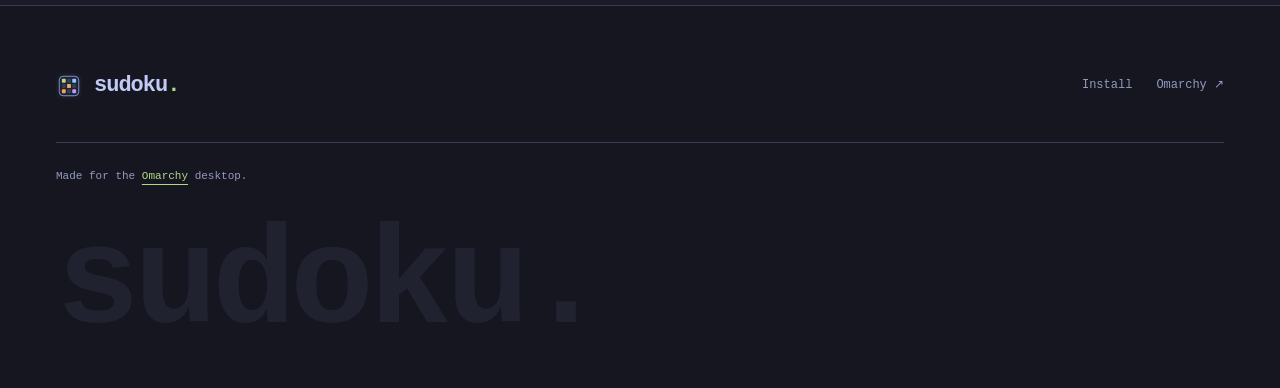
==== commit e07bdf0a: "Port Sudoku to native C++/Qt6 and drop Python Replace the PySide backend with a CMake/Qt6 C++ engine" ====
--- a/site/index.html
+++ b/site/index.html
@@ -3,57 +3,42 @@
   <head>
     <meta charset="utf-8" />
     <meta name="viewport" content="width=device-width, initial-scale=1" />
-    <title>Sudoku for Omarchy — Pure focus, arcade speed, native desktop.</title>
+    <title>sudoku. — Arcade Sudoku for Omarchy.</title>
     <meta
       name="description"
-      content="Native Qt Quick Sudoku game for Omarchy and Linux. High-speed arcade pacing, dynamic multiplier streaks, dual-handed keyboard ergonomics, smart notes, and seamless auto-save."
+      content="A focused Sudoku for the Omarchy desktop. Arcade scoring, four difficulties, keyboard-friendly play, notes, undo, and autosave — offline and at home on your theme."
     />
     <meta name="theme-color" content="#1a1b26" />
-    <meta name="color-scheme" content="dark" />
     <meta name="referrer" content="strict-origin-when-cross-origin" />
-
-    <!-- Open Graph / Social Sharing -->
     <meta property="og:type" content="website" />
-    <meta property="og:title" content="Sudoku for Omarchy — Pure focus, arcade speed, native desktop." />
+    <meta property="og:title" content="sudoku. — Arcade Sudoku for Omarchy." />
     <meta
       property="og:description"
-      content="Native Qt Quick Sudoku game for Omarchy and Linux. High-speed arcade pacing, dynamic multiplier streaks, dual-handed keyboard ergonomics, smart notes, and seamless auto-save."
+      content="A focused Sudoku for the Omarchy desktop. Arcade scoring, four difficulties, keyboard-friendly play, notes, undo, and autosave — offline and at home on your theme."
     />
-    <meta property="og:site_name" content="Sudoku for Omarchy" />
-    <meta property="og:image" content="assets/images/sudoku_ingame.png" />
-
+    <meta property="og:site_name" content="sudoku." />
     <link rel="icon" href="assets/favicon.svg" type="image/svg+xml" />
     <link rel="stylesheet" href="assets/site.css" />
     <script src="assets/site.js" defer></script>
   </head>
   <body>
     <a class="skip-link" href="#main">Skip to content</a>
-
-    <!-- Navigation Header -->
     <header class="site-header">
       <div class="container header-inner">
-        <a class="brand" href="index.html" aria-label="Sudoku home">
-          <img class="brand-icon" src="assets/favicon.svg" alt="" aria-hidden="true" />
+        <a class="brand" href="index.html" aria-label="sudoku home">
+          <img class="brand-icon" src="assets/favicon.svg" alt="" width="26" height="26" />
           <span>sudoku<span class="accent">.</span></span>
         </a>
-
         <nav class="site-nav" aria-label="Main navigation">
-          <a href="#gameplay">Gameplay</a>
-          <a href="#ergonomics">Ergonomics</a>
-          <a href="#screenshots">Screenshots</a>
+          <a class="desktop-link" href="#play">Play</a>
+          <a class="desktop-link" href="#controls">Controls</a>
           <a href="#install">Install</a>
-          <a href="https://github.com/parnoldx/sudoku" target="_blank" rel="noopener noreferrer">
-            GitHub <span aria-hidden="true">↗</span>
-          </a>
-
         </nav>
       </div>
     </header>
 
     <main id="main" tabindex="-1">
       <div class="container">
-
-        <!-- Hero Section -->
         <section class="hero" aria-labelledby="hero-title">
           <div class="hero-grid">
             <div>
@@ -61,42 +46,38 @@
                 <span class="status-dot" aria-hidden="true"></span>At home on Omarchy
               </div>
               <h1 id="hero-title">
-                Pure focus.<br />Arcade speed.<br /><span class="accent">Native Sudoku.</span>
+                Pure focus.<br />Arcade pace.<br /><span class="accent">Sudoku.</span>
               </h1>
               <p class="hero-copy">
-                A modern, distraction-free Sudoku crafted in native Qt Quick for the Omarchy desktop. Featuring dynamic multipliers, smart candidate notes, dual-handed keyboard ergonomics, and instant state preservation.
+                A clean, offline Sudoku that feels at home on Omarchy.
+                Race the clock for points, pick your difficulty, and pick up where you left off —
+                all without leaving the keyboard.
               </p>
               <div class="hero-actions">
-                <a class="button" href="#install">
-                  Install Sudoku <span aria-hidden="true">↗</span>
-                </a>
-                <a class="text-link" href="https://github.com/parnoldx/sudoku" target="_blank" rel="noopener noreferrer">
-                  Read the source ↗
-                </a>
+                <a class="button" href="#install">Install sudoku <span aria-hidden="true">↗</span></a>
+                <a class="text-link" href="#controls">See the controls</a>
               </div>
               <div class="compat">
-                <span class="file-pill highlight">Qt Quick</span>
-                <span class="file-pill">PySide6</span>
-                <span class="file-pill">Wayland &amp; X11</span>
-                <span class="file-pill">Arch Linux</span>
+                <span class="file-pill sheet">Arcade score</span>
+                <span class="file-pill">Keyboard-first</span>
+                <span class="file-pill slides">Omarchy</span>
+                <span class="file-pill">Offline</span>
               </div>
-              <p class="small-note">Free &amp; open source · 100% Offline · GPL-3.0 / MIT</p>
-            </div>
-
-            <!-- Interactive Simulated Desktop Preview Window -->
+              <p class="small-note">Free &amp; open source · Linux · Local install</p>
+            </div>
+
             <div class="preview">
               <div class="desktop">
                 <div class="desktop-bar" aria-hidden="true">
-                  <span><span class="workspace-number">1</span> 2 &nbsp; 3 &nbsp; / &nbsp; game</span>
+                  <span><span class="workspace-number">1</span>&nbsp; 2 &nbsp; 3 &nbsp; / &nbsp; game</span>
                   <span>✦ &nbsp; ◇ &nbsp; 21:20</span>
                 </div>
+                <div class="desktop-wallpaper" aria-hidden="true"><span>✦</span></div>
                 <div class="app-window">
                   <div class="app-title">
-                    <strong><span class="accent">✦</span> Sudoku</strong>
-                    <span class="preview-badge">PREVIEW</span>
+                    <strong><span class="window-mark">✦</span> sudoku</strong>
+                    <span class="preview-badge">LIVE GUI</span>
                   </div>
-
-                  <!-- Tab controls -->
                   <div
                     class="demo-tabs"
                     role="tablist"
@@ -104,199 +85,331 @@
                     data-demo-tabs
                     hidden
                   >
-                    <button
-                      type="button"
-                      id="tab-ingame"
-                      role="tab"
-                      data-demo-tab
-                      aria-selected="true"
-                      aria-controls="demo-ingame"
-                    >
-                      In-Game Puzzle
-                    </button>
-                    <button
-                      type="button"
-                      id="tab-welcome"
-                      role="tab"
-                      data-demo-tab
-                      aria-selected="false"
-                      aria-controls="demo-welcome"
-                      tabindex="-1"
-                    >
-                      Difficulty Select
-                    </button>
-                    <button
-                      type="button"
-                      id="tab-win"
-                      role="tab"
-                      data-demo-tab
-                      aria-selected="false"
-                      aria-controls="demo-win"
-                      tabindex="-1"
-                    >
-                      Victory Confetti
-                    </button>
+                    <button type="button" id="tab-welcome" role="tab" data-demo-tab aria-selected="true" aria-controls="demo-welcome">Welcome</button>
+                    <button type="button" id="tab-ingame" role="tab" data-demo-tab aria-selected="false" aria-controls="demo-ingame" tabindex="-1">In-Game</button>
+                    <button type="button" id="tab-win" role="tab" data-demo-tab aria-selected="false" aria-controls="demo-win" tabindex="-1">Victory</button>
                   </div>
 
-                  <!-- Tab 1: In-Game Puzzle -->
-                  <div
-                    id="demo-ingame"
-                    class="tab-panel"
-                    role="tabpanel"
-                    aria-labelledby="tab-ingame"
-                    tabindex="0"
-                  >
-                    <div class="preview-image-wrap">
-                      <img
-                        src="assets/images/sudoku_ingame.png"
-                        alt="Sudoku board showing timer, points, multiplier, Font Awesome action buttons, and digit keypad"
-                        loading="eager"
-                      />
-                    </div>
-                    <div class="preview-callout-bar">
-                      <span>Menu &amp; stat bubbles</span>
-                      <span>Font Awesome icons</span>
-                      <span>Bottom keypad</span>
+                  <div id="demo-welcome" class="demo-panel" role="tabpanel" aria-labelledby="tab-welcome" tabindex="0">
+                    <div class="game-mock welcome-mock">
+                      <div class="welcome-brand">
+                        <strong>sudoku<span class="accent">.</span></strong>
+                        <span>Pick a difficulty · highscores per tier</span>
+                      </div>
+                      <div class="difficulty-grid" aria-label="Difficulty options">
+                        <div class="diff-card">
+                          <div class="diff-name">Easy</div>
+                          <div class="diff-meta">warm-up pace</div>
+                          <div class="diff-factor">×28</div>
+                        </div>
+                        <div class="diff-card medium">
+                          <div class="diff-name">Medium</div>
+                          <div class="diff-meta">everyday grind</div>
+                          <div class="diff-factor">×56</div>
+                        </div>
+                        <div class="diff-card hard">
+                          <div class="diff-name">Hard</div>
+                          <div class="diff-meta">get serious</div>
+                          <div class="diff-factor">×112</div>
+                        </div>
+                        <div class="diff-card master">
+                          <div class="diff-name">Master</div>
+                          <div class="diff-meta">full send</div>
+                          <div class="diff-factor">×156</div>
+                        </div>
+                      </div>
+                      <div class="resume-pill">
+                        <div>
+                          <strong>Resume unfinished game</strong>
+                          <span>Medium · 12:41 · autosaved</span>
+                        </div>
+                        <span aria-hidden="true">→</span>
+                      </div>
                     </div>
                   </div>
 
-                  <!-- Tab 2: Welcome View -->
-                  <div
-                    id="demo-welcome"
-                    class="tab-panel"
-                    role="tabpanel"
-                    aria-labelledby="tab-welcome"
-                    tabindex="0"
-                    hidden
-                  >
-                    <div class="preview-image-wrap">
-                      <img
-                        src="assets/images/sudoku_welcome.png"
-                        alt="Sudoku welcome screen with difficulty cards (Easy, Medium, Hard, Master) and best score records"
-                        loading="lazy"
-                      />
-                    </div>
-                    <div class="preview-callout-bar">
-                      <span>4 difficulty tiers</span>
-                      <span>Multiplier preview</span>
-                      <span>Resume saved game</span>
+                  <div id="demo-ingame" class="demo-panel" role="tabpanel" aria-labelledby="tab-ingame" tabindex="0" hidden>
+                    <div class="game-mock">
+                      <div class="game-header">
+                        <div class="stat-bubbles">
+                          <span class="stat-bubble"><strong class="accent-val">12,480</strong> pts</span>
+                          <span class="stat-bubble">×<strong class="accent-val">41</strong></span>
+                          <span class="stat-bubble"><strong>04:32</strong></span>
+                          <span class="stat-bubble"><strong class="warn-val">✗</strong> 1/3</span>
+                        </div>
+                        <div class="game-actions" aria-hidden="true">
+                          <span class="game-action" title="Notes">N</span>
+                          <span class="game-action" title="Undo">U</span>
+                          <span class="game-action" title="Pause">P</span>
+                        </div>
+                      </div>
+                      <div class="sudoku-board" aria-label="Sample 9 by 9 Sudoku board">
+                      <div class="cell clue">5</div>
+                      <div class="cell clue">3</div>
+                      <div class="cell box-edge-r player">4</div>
+                      <div class="cell player">6</div>
+                      <div class="cell clue">7</div>
+                      <div class="cell box-edge-r"><div class="notes"><span>1</span><span>2</span><span></span><span></span><span></span><span></span><span></span><span>8</span><span></span></div></div>
+                      <div class="cell"></div>
+                      <div class="cell"></div>
+                      <div class="cell"></div>
+                      <div class="cell clue">6</div>
+                      <div class="cell player">7</div>
+                      <div class="cell box-edge-r"></div>
+                      <div class="cell clue">1</div>
+                      <div class="cell clue">9</div>
+                      <div class="cell box-edge-r clue">5</div>
+                      <div class="cell"></div>
+                      <div class="cell"></div>
+                      <div class="cell"></div>
+                      <div class="cell box-edge-b player">1</div>
+                      <div class="cell box-edge-b clue">9</div>
+                      <div class="cell box-edge-r box-edge-b clue">8</div>
+                      <div class="cell box-edge-b"></div>
+                      <div class="cell box-edge-b"></div>
+                      <div class="cell box-edge-r box-edge-b"></div>
+                      <div class="cell box-edge-b"></div>
+                      <div class="cell box-edge-b clue">6</div>
+                      <div class="cell box-edge-b"></div>
+                      <div class="cell clue">8</div>
+                      <div class="cell player">5</div>
+                      <div class="cell box-edge-r"></div>
+                      <div class="cell"></div>
+                      <div class="cell clue">6</div>
+                      <div class="cell box-edge-r"></div>
+                      <div class="cell"></div>
+                      <div class="cell"></div>
+                      <div class="cell clue">3</div>
+                      <div class="cell clue">4</div>
+                      <div class="cell selected player">2</div>
+                      <div class="cell box-edge-r"></div>
+                      <div class="cell clue">8</div>
+                      <div class="cell"></div>
+                      <div class="cell box-edge-r clue">3</div>
+                      <div class="cell"></div>
+                      <div class="cell"></div>
+                      <div class="cell clue">1</div>
+                      <div class="cell box-edge-b clue">7</div>
+                      <div class="cell box-edge-b"></div>
+                      <div class="cell box-edge-r box-edge-b"></div>
+                      <div class="cell box-edge-b"></div>
+                      <div class="cell box-edge-b same clue">2</div>
+                      <div class="cell box-edge-r box-edge-b"></div>
+                      <div class="cell box-edge-b"></div>
+                      <div class="cell box-edge-b"></div>
+                      <div class="cell box-edge-b clue">6</div>
+                      <div class="cell"></div>
+                      <div class="cell clue">6</div>
+                      <div class="cell box-edge-r"></div>
+                      <div class="cell"></div>
+                      <div class="cell"></div>
+                      <div class="cell box-edge-r"></div>
+                      <div class="cell same clue">2</div>
+                      <div class="cell clue">8</div>
+                      <div class="cell"></div>
+                      <div class="cell player same">2</div>
+                      <div class="cell"></div>
+                      <div class="cell box-edge-r"></div>
+                      <div class="cell clue">4</div>
+                      <div class="cell clue">1</div>
+                      <div class="cell box-edge-r clue">9</div>
+                      <div class="cell"></div>
+                      <div class="cell"></div>
+                      <div class="cell clue">5</div>
+                      <div class="cell player">3</div>
+                      <div class="cell"></div>
+                      <div class="cell box-edge-r"></div>
+                      <div class="cell"></div>
+                      <div class="cell clue">8</div>
+                      <div class="cell box-edge-r"></div>
+                      <div class="cell"></div>
+                      <div class="cell clue">7</div>
+                      <div class="cell clue">9</div>
+                      </div>
+                      <div class="keypad-row" aria-hidden="true">
+                        <span class="keypad-btn">1<span class="remain">4</span></span>
+                        <span class="keypad-btn active">2<span class="remain">3</span></span>
+                        <span class="keypad-btn">3<span class="remain">5</span></span>
+                        <span class="keypad-btn">4<span class="remain">4</span></span>
+                        <span class="keypad-btn">5<span class="remain">6</span></span>
+                        <span class="keypad-btn">6<span class="remain">5</span></span>
+                        <span class="keypad-btn">7<span class="remain">4</span></span>
+                        <span class="keypad-btn">8<span class="remain">5</span></span>
+                        <span class="keypad-btn">9<span class="remain">4</span></span>
+                      </div>
                     </div>
                   </div>
 
-                  <!-- Tab 3: Victory Screen -->
-                  <div
-                    id="demo-win"
-                    class="tab-panel"
-                    role="tabpanel"
-                    aria-labelledby="tab-win"
-                    tabindex="0"
-                    hidden
-                  >
-                    <div class="preview-image-wrap">
-                      <img
-                        src="assets/images/sudoku_win.png"
-                        alt="Sudoku victory celebration screen with falling confetti particles, score, errors, and play again button"
-                        loading="lazy"
-                      />
-                    </div>
-                    <div class="preview-callout-bar">
-                      <span>Multi-color confetti</span>
-                      <span>Accuracy streak</span>
-                      <span>Local high score</span>
+                  <div id="demo-win" class="demo-panel" role="tabpanel" aria-labelledby="tab-win" tabindex="0" hidden>
+                    <div class="game-mock win-mock">
+                      <div class="win-confetti" aria-hidden="true">
+                    <i style="left:85%;top:16%;background:#b2d984;transform:rotate(12deg)"></i>
+                    <i style="left:39%;top:33%;background:#92b4ff;transform:rotate(114deg)"></i>
+                    <i style="left:21%;top:15%;background:#e0af68;transform:rotate(346deg)"></i>
+                    <i style="left:73%;top:13%;background:#bb9af7;transform:rotate(302deg)"></i>
+                    <i style="left:58%;top:6%;background:#7dcfff;transform:rotate(15deg)"></i>
+                    <i style="left:15%;top:29%;background:#f7768e;transform:rotate(119deg)"></i>
+                    <i style="left:68%;top:79%;background:#b2d984;transform:rotate(13deg)"></i>
+                    <i style="left:75%;top:27%;background:#92b4ff;transform:rotate(332deg)"></i>
+                    <i style="left:93%;top:71%;background:#e0af68;transform:rotate(214deg)"></i>
+                    <i style="left:32%;top:59%;background:#bb9af7;transform:rotate(301deg)"></i>
+                    <i style="left:39%;top:2%;background:#7dcfff;transform:rotate(81deg)"></i>
+                    <i style="left:93%;top:56%;background:#f7768e;transform:rotate(174deg)"></i>
+                    <i style="left:39%;top:21%;background:#b2d984;transform:rotate(110deg)"></i>
+                    <i style="left:47%;top:15%;background:#92b4ff;transform:rotate(47deg)"></i>
+                    <i style="left:52%;top:14%;background:#e0af68;transform:rotate(183deg)"></i>
+                    <i style="left:48%;top:79%;background:#bb9af7;transform:rotate(135deg)"></i>
+                    <i style="left:9%;top:60%;background:#7dcfff;transform:rotate(274deg)"></i>
+                    <i style="left:19%;top:50%;background:#f7768e;transform:rotate(40deg)"></i>
+                    <i style="left:74%;top:39%;background:#b2d984;transform:rotate(321deg)"></i>
+                    <i style="left:83%;top:48%;background:#92b4ff;transform:rotate(295deg)"></i>
+                    <i style="left:28%;top:10%;background:#e0af68;transform:rotate(23deg)"></i>
+                    <i style="left:88%;top:31%;background:#bb9af7;transform:rotate(148deg)"></i>
+                    <i style="left:14%;top:31%;background:#7dcfff;transform:rotate(51deg)"></i>
+                    <i style="left:52%;top:37%;background:#f7768e;transform:rotate(232deg)"></i>
+                    <i style="left:85%;top:48%;background:#b2d984;transform:rotate(83deg)"></i>
+                    <i style="left:51%;top:47%;background:#92b4ff;transform:rotate(107deg)"></i>
+                    <i style="left:89%;top:36%;background:#e0af68;transform:rotate(359deg)"></i>
+                    <i style="left:91%;top:84%;background:#bb9af7;transform:rotate(36deg)"></i>
+                      </div>
+                      <div class="win-card">
+                        <h3>Puzzle complete<span class="accent">.</span></h3>
+                        <div class="win-sub">Hard · clean series</div>
+                        <div class="win-stats">
+                          <div class="win-stat"><span>Score</span><strong>48,620</strong></div>
+                          <div class="win-stat"><span>Time</span><strong>09:14</strong></div>
+                          <div class="win-stat"><span>Mistakes</span><strong>0 / 3</strong></div>
+                          <div class="win-stat"><span>Difficulty</span><strong>Hard</strong></div>
+                        </div>
+                        <button class="win-cta" type="button" tabindex="-1">Play again</button>
+                        <div class="win-record">★ New highscore</div>
+                      </div>
                     </div>
                   </div>
                 </div>
               </div>
-              <p class="preview-caption">
-                Actual visual verification captures from the native Qt Quick application on Omarchy.
-              </p>
+              <p class="preview-caption">Peek around — welcome, in-game, and the win screen.</p>
             </div>
           </div>
         </section>
 
-        <!-- Principles Ticker -->
-        <div class="principles" aria-label="Core design principles">
-          <span><b>01</b> Native Qt Quick</span>
-          <span><b>02</b> Arcade scoring</span>
-          <span><b>03</b> Dual-handed flow</span>
-          <span><b>04</b> 100% Offline</span>
+        <div class="principles" aria-label="Project principles">
+          <span><b>01</b> Arcade scoring</span>
+          <span><b>02</b> Keyboard-first</span>
+          <span><b>03</b> Looks like Omarchy</span>
+          <span><b>04</b> 100% offline</span>
         </div>
 
-        <!-- Section 1: Gameplay & Features -->
-        <section class="section" id="gameplay" aria-labelledby="gameplay-title">
+        <section class="section" id="play" aria-labelledby="play-title">
           <div class="section-heading">
-            <div class="section-number">01 / GAMEPLAY &amp; PACING</div>
-            <h2 id="gameplay-title">
-              Every second counts<span class="accent">.</span>
-            </h2>
+            <div>
+              <div class="section-number">PLAY</div>
+              <h2 id="play-title">
+                Score like an arcade<span class="accent">.</span>
+              </h2>
+            </div>
             <p>
-              Designed around momentum and focus. Solve with rhythm, build massive multipliers, and chase personal high scores.
+              Faster play means bigger multipliers. Clear a row, column, or box for a bonus.
+              Keep mistakes under three for a clean series and a shot at the highscore board.
             </p>
           </div>
 
-          <div class="feature-grid">
+          <div class="feature-grid four-col">
             <article>
               <span class="feature-mark" aria-hidden="true">
-                <svg viewBox="0 0 24 24"><path d="M13 2L3 14h9l-1 8 10-12h-9l1-8z"/></svg>
+                <svg viewBox="0 0 32 32"><path d="M16 4v10l7 4"/><circle cx="16" cy="16" r="11"/></svg>
               </span>
-              <h3>Adaptive Multipliers</h3>
+              <h3>Time multiplier</h3>
               <p>
-                Points multiply based on difficulty and speed — up to ×28 (Easy), ×56 (Medium), ×112 (Hard), or ×156 (Master). Mistakes reset your streak.
+                Your score factor starts high and slowly ticks down. Correct digits pay more while you stay quick.
               </p>
-              <code>Dynamic multiplier engine</code>
+              <code>hurry up for more points</code>
             </article>
-
             <article>
               <span class="feature-mark" aria-hidden="true">
-                <svg viewBox="0 0 24 24"><path d="M12 20h9M16.5 3.5a2.121 2.121 0 0 1 3 3L7 19l-4 1 1-4L16.5 3.5z"/></svg>
+                <svg viewBox="0 0 32 32"><path d="M6 16h20M16 6v20"/><circle cx="16" cy="16" r="11"/></svg>
               </span>
-              <h3>Smart Dual-Mode Notes</h3>
+              <h3>Line bonuses</h3>
               <p>
-                Press <kbd>N</kbd> or <kbd>Space</kbd> to enter pencil mode. Add or clear candidate numbers without breaking your cadence.
+                Finish a row, column, or box and get a little celebration plus extra points on top.
               </p>
-              <code>Candidate grid tracking</code>
+              <code>clear a unit · get a ripple</code>
             </article>
-
             <article>
               <span class="feature-mark" aria-hidden="true">
-                <svg viewBox="0 0 24 24"><circle cx="12" cy="12" r="10"/><path d="M8 12h8M12 8v8"/></svg>
+                <svg viewBox="0 0 32 32"><path d="M8 12h16v12H8zM12 12V8h8v4"/><path d="M14 18h4"/></svg>
               </span>
-              <h3>Ripple Completion Waves</h3>
+              <h3>Three strikes</h3>
               <p>
-                Completing a row, column, or 3×3 block triggers a satisfying harmonic wave across the board in vibrant theme colors.
+                You get three mistakes. Go over and the series is broken — you can keep playing, but that run won’t hit the highscore list.
               </p>
-              <code>Qt Quick wave shaders</code>
+              <code>max 3 mistakes</code>
             </article>
-
             <article>
               <span class="feature-mark" aria-hidden="true">
-                <svg viewBox="0 0 24 24"><path d="M19 21H5a2 2 0 0 1-2-2V5a2 2 0 0 1 2-2h11l5 5v11a2 2 0 0 1-2 2z"/><polyline points="17 21 17 13 7 13 7 21"/><polyline points="7 3 7 8 15 8"/></svg>
+                <svg viewBox="0 0 32 32"><path d="M6 10h20v14H6zM10 10V7h12v3"/><path d="M12 16h8M12 20h5"/></svg>
               </span>
-              <h3>Instant Auto-Save &amp; Resume</h3>
+              <h3>Autosave &amp; resume</h3>
               <p>
-                Press <kbd>Escape</kbd> or close the window at any time. Your board, timer, notes, and errors are saved instantly to local JSON storage.
+                Close the window whenever. Your board, timer, notes, and mistakes are waiting when you come back.
               </p>
-              <code>Zero data loss</code>
+              <code>pick up where you left off</code>
             </article>
           </div>
+
+          <div style="margin-top: 36px; overflow-x: auto;">
+            <table class="diff-table" aria-label="Difficulty tiers">
+              <thead>
+                <tr>
+                  <th>Tier</th>
+                  <th>Vibe</th>
+                  <th>Start factor</th>
+                </tr>
+              </thead>
+              <tbody>
+                <tr>
+                  <td class="tier">Easy</td>
+                  <td>Warm-up</td>
+                  <td>×28</td>
+                </tr>
+                <tr>
+                  <td class="tier">Medium</td>
+                  <td>Everyday</td>
+                  <td>×56</td>
+                </tr>
+                <tr>
+                  <td class="tier">Hard</td>
+                  <td>Serious</td>
+                  <td>×112</td>
+                </tr>
+                <tr>
+                  <td class="tier">Master</td>
+                  <td>Full send</td>
+                  <td>×156</td>
+                </tr>
+              </tbody>
+            </table>
+          </div>
         </section>
 
-        <!-- Section 2: Ergonomics & Controls -->
-        <section class="section" id="ergonomics" aria-labelledby="ergonomics-title">
+        <section class="section" id="controls" aria-labelledby="controls-title">
           <div class="section-heading">
-            <div class="section-number">02 / BUILT FOR YOUR KEYBOARD</div>
-            <h2 id="ergonomics-title">
-              Keep your hands in the flow<span class="accent">.</span>
-            </h2>
+            <div>
+              <div class="section-number">CONTROLS</div>
+              <h2 id="controls-title">
+                Stay on the keys<span class="accent">.</span>
+              </h2>
+            </div>
             <p>
-              Sudoku shouldn't require reaching across your entire desk. Inspired by Peter Arnold's original elementary OS innovation, the left hand controls digits while the right hand navigates.
+              Move with arrows or vim keys. Enter digits from the number row, numpad, or a left-hand keypad —
+              the same keys also highlight every matching number on the board.
+              Notes, undo, and pause are one key away — no mouse required.
             </p>
           </div>
 
-          <div class="key-layout">
-            <!-- Left: Keypad simulation -->
+          <div class="controls-grid">
             <div>
-              <div class="keypad-mockup" aria-label="Left-hand 3x3 keypad layout">
+              <div class="keypad-mockup" aria-label="Left-hand 3 by 3 keypad">
                 <div class="key-cap"><span class="letter">Q</span><span class="digit">7</span></div>
                 <div class="key-cap"><span class="letter">W</span><span class="digit">8</span></div>
                 <div class="key-cap"><span class="letter">E</span><span class="digit">9</span></div>
@@ -307,258 +420,89 @@
                 <div class="key-cap"><span class="letter">X</span><span class="digit">2</span></div>
                 <div class="key-cap"><span class="letter">C</span><span class="digit">3</span></div>
               </div>
-              <p class="preview-caption">Hover or tap keys to preview mapping.</p>
-            </div>
-
-            <!-- Right: Explanations and Hotkey Cheatsheet -->
-            <div class="key-explanation">
-              <h3>Dual-Handed Ergonomics</h3>
-              <p>
-                Your left hand rests naturally on <kbd>QWE / ASD / ZXC</kbd>, forming an exact 3×3 numpad layout. Your right hand stays anchored on Arrow keys, Vim keys (<kbd>HJKL</kbd>), or mouse.
+              <p class="preview-caption">Left-hand digits · QWE / ASD / ZXC</p>
+            </div>
+            <div class="hotkeys-list">
+              <div class="hotkey-row"><span><kbd>←↑↓→</kbd> · <kbd>h j k l</kbd></span><span>Move around</span></div>
+              <div class="hotkey-row"><span><kbd>1–9</kbd> · numpad</span><span>Enter / highlight that number</span></div>
+              <div class="hotkey-row"><span><kbd>qwe asd zxc</kbd></span><span>Left-hand enter / highlight</span></div>
+              <div class="hotkey-row"><span><kbd>N</kbd> · <kbd>Space</kbd></span><span>Notes / pencil</span></div>
+              <div class="hotkey-row"><span><kbd>U</kbd> · <kbd>Ctrl+Z</kbd></span><span>Undo</span></div>
+              <div class="hotkey-row"><span><kbd>P</kbd></span><span>Pause</span></div>
+            </div>
+          </div>
+        </section>
+
+        <section class="install" id="install" aria-labelledby="install-title">
+          <div class="install-grid">
+            <div>
+              <div class="section-number">INSTALL</div>
+              <h2 id="install-title">
+                On your Omarchy desktop<span class="accent">.</span>
+              </h2>
+              <p class="install-copy">
+                From the project folder, run the installer, then launch the game.
+                It fits your Omarchy look and works fully offline — no accounts, no network.
               </p>
-              <div class="hotkeys-list">
-                <div class="hotkey-row">
-                  <kbd>H J K L</kbd> or <kbd>Arrows</kbd>
-                  <span>Navigate grid</span>
+            </div>
+
+            <div>
+              <div class="terminal">
+                <div class="terminal-title">
+                  Terminal <span>Install from the project folder</span>
                 </div>
-                <div class="hotkey-row">
-                  <kbd>QWE / ASD / ZXC</kbd>
-                  <span>Left-hand numbers (7-9, 4-6, 1-3)</span>
+                <div class="command-row">
+                  <span class="prompt" aria-hidden="true">$</span>
+                  <code id="install-command">./install.sh</code>
+                  <button
+                    class="copy-button"
+                    type="button"
+                    data-copy="install-command"
+                    data-feedback="copy-feedback"
+                    hidden
+                    aria-label="Copy installation command"
+                  >
+                    Copy
+                  </button>
                 </div>
-                <div class="hotkey-row">
-                  <kbd>1 — 9</kbd>
-                  <span>Standard number row or numpad</span>
-                </div>
-                <div class="hotkey-row">
-                  <kbd>N</kbd> or <kbd>Space</kbd>
-                  <span>Toggle pencil notes mode</span>
-                </div>
-                <div class="hotkey-row">
-                  <kbd>U</kbd> or <kbd>Ctrl+Z</kbd>
-                  <span>Undo last move</span>
-                </div>
-                <div class="hotkey-row">
-                  <kbd>P</kbd>
-                  <span>Pause timer &amp; hide board</span>
-                </div>
-                <div class="hotkey-row">
-                  <kbd>Escape</kbd>
-                  <span>Return to Menu &amp; auto-save</span>
-                </div>
-                <div class="hotkey-row">
-                  <kbd>Backspace</kbd> / <kbd>Delete</kbd>
-                  <span>Clear cell or notes</span>
-                </div>
+                <p id="copy-feedback" class="copy-feedback" role="status" aria-live="polite"></p>
               </div>
+
+              <ol class="install-steps">
+                <li>
+                  <strong>Run the installer.</strong>
+                  <span><code>./install.sh</code> sets up the launcher and desktop entry.</span>
+                </li>
+                <li>
+                  <strong>Launch the game.</strong>
+                  <span>Run <code>omarchy-sudoku</code>, or find Sudoku in the launcher.</span>
+                </li>
+                <li>
+                  <strong>Play offline.</strong>
+                  <span>Scores stay on your machine. Theme follows Omarchy.</span>
+                </li>
+              </ol>
             </div>
           </div>
         </section>
-
-        <!-- Section 3: Visual Verification Spotlight -->
-        <section class="section" id="screenshots" aria-labelledby="screenshots-title">
-          <div class="section-heading">
-            <div class="section-number">03 / VISUAL VERIFICATION &amp; CRAFT</div>
-            <h2 id="screenshots-title">
-              Crafted for Omarchy<span class="accent">.</span>
-            </h2>
-            <p>
-              No browser wrappers or web bloat. High frame-rate hardware acceleration via Qt Quick and PySide6, styled natively for the Omarchy desktop.
-            </p>
-          </div>
-
-          <div class="verification-spotlight">
-            <div class="spotlight-card">
-              <div class="spotlight-image">
-                <img
-                  src="assets/images/sudoku_welcome.png"
-                  alt="Welcome screen with difficulty selection cards and best score records"
-                  loading="lazy"
-                />
-              </div>
-              <div class="spotlight-body">
-                <h4>Clean Welcome &amp; Resume</h4>
-                <p>
-                  Choose from 4 balanced difficulties with color-coded accent stripes. Pick up unfinished games instantly with the Resume card.
-                </p>
-              </div>
-            </div>
-
-            <div class="spotlight-card">
-              <div class="spotlight-image">
-                <img
-                  src="assets/images/sudoku_ingame.png"
-                  alt="In-game view with stat bubbles, Font Awesome icons, and active number counts"
-                  loading="lazy"
-                />
-              </div>
-              <div class="spotlight-body">
-                <h4>In-Game Precision</h4>
-                <p>
-                  Bold stat bubbles (Score, Multiplier, Accuracy, Timer), clean Font Awesome system icons, and remaining candidate digit counts.
-                </p>
-              </div>
-            </div>
-
-            <div class="spotlight-card">
-              <div class="spotlight-image">
-                <img
-                  src="assets/images/sudoku_win.png"
-                  alt="Victory screen showing falling confetti and statistics card"
-                  loading="lazy"
-                />
-              </div>
-              <div class="spotlight-body">
-                <h4>Confetti Victory Celebration</h4>
-                <p>
-                  Finishing a puzzle triggers multi-color confetti in all Omarchy theme accents with detailed stats and personal high score tracking.
-                </p>
-              </div>
-            </div>
-          </div>
-        </section>
-
-        <!-- Section 4: Installation & Quick Start -->
-        <section class="install" id="install" aria-labelledby="install-title">
-          <div class="container">
-            <div class="install-grid">
-              <div>
-                <div class="section-number">04 / QUICK START &amp; INSTALL</div>
-                <h2 id="install-title">
-                  Play on your desktop<span class="accent">.</span>
-                </h2>
-                <p class="install-copy">
-                  Clone and install in seconds. The installer configures Python dependencies and registers a desktop launcher entry with the native SVG icon.
-                </p>
-                <p class="install-copy">
-                  Requires Linux (Wayland or X11), Python 3.10+, and PySide6. Seamlessly integrates with Omarchy's <code>colors.toml</code> theme system.
-                </p>
-                <a
-                  class="text-link"
-                  href="https://github.com/parnoldx/sudoku#readme"
-                  target="_blank"
-                  rel="noopener noreferrer"
-                >
-                  View documentation on GitHub ↗
-                </a>
-              </div>
-
-              <div>
-                <div class="terminal">
-                  <div class="terminal-title">
-                    Terminal <span>Clone and run</span>
-                  </div>
-                  <div class="command-row">
-                    <span class="prompt" aria-hidden="true">$</span>
-                    <code id="install-command">git clone https://github.com/parnoldx/sudoku.git &amp;&amp; cd sudoku &amp;&amp; ./install.sh</code>
-                    <button
-                      class="copy-button"
-                      type="button"
-                      data-copy="install-command"
-                      data-feedback="copy-feedback"
-                      hidden
-                      aria-label="Copy installation command"
-                    >
-                      Copy
-                    </button>
-                  </div>
-                  <p id="copy-feedback" class="copy-feedback" role="status" aria-live="polite"></p>
-                </div>
-
-                <ol class="install-steps">
-                  <li>
-                    <span><strong>Run the installer.</strong> Sets up desktop launcher shortcut and permissions.</span>
-                  </li>
-                  <li>
-                    <span><strong>Launch directly.</strong> Search for "Sudoku" in your application launcher or run <code>sudoku</code> in terminal.</span>
-                  </li>
-                  <li>
-                    <span><strong>Enjoy pure focus.</strong> No accounts, no telemetry, 100% offline puzzle solving.</span>
-                  </li>
-                </ol>
-              </div>
-            </div>
-          </div>
-        </section>
-
-        <!-- Section 5: Good to Know (FAQ) -->
-        <section class="section faq" aria-labelledby="faq-title">
-          <div class="faq-grid">
-            <div>
-              <div class="section-number">05 / GOOD TO KNOW</div>
-              <h2 id="faq-title">
-                A few practical details<span class="accent">.</span>
-              </h2>
-              <p>
-                Everything you need to know about the scoring mechanics, auto-save state, and offline privacy.
-              </p>
-            </div>
-
-            <div class="faq-list">
-              <details>
-                <summary>How is the arcade score calculated?</summary>
-                <p>
-                  Every correct cell awards base points multiplied by your current streak multiplier (e.g. ×28 for Easy, up to ×156 for Master). A small time decay encourages brisk pace, while wrong moves penalize points and reset your accuracy streak.
-                </p>
-              </details>
-
-              <details>
-                <summary>Can I pause or exit and resume later?</summary>
-                <p>
-                  Yes! Pressing <kbd>Escape</kbd>, clicking <kbd>Menu</kbd>, or quitting the application automatically saves your puzzle board, timer, notes, and error count. When you open Sudoku again, a prominent "Resume Unfinished Game" card appears on the welcome screen.
-                </p>
-              </details>
-
-              <details>
-                <summary>Does the game require an internet connection?</summary>
-                <p>
-                  Never. Sudoku is 100% offline. Puzzle generation, validation, high score tracking, and theming run entirely on your local machine with zero external network requests.
-                </p>
-              </details>
-
-              <details>
-                <summary>How does Omarchy theme integration work?</summary>
-                <p>
-                  Sudoku automatically detects <code>~/.config/omarchy/theme/colors.toml</code> on launch. If you switch your Omarchy theme (such as Tokyo Night, Everforest, Catppuccin, or Nord), Sudoku inherits the background, foreground, accents, and selection colors natively.
-                </p>
-              </details>
-
-              <details>
-                <summary>Where are high scores and saved games stored?</summary>
-                <p>
-                  High scores and saved states are stored safely in your standard user data folder at <code>~/.local/share/sudoku/</code> in lightweight JSON format.
-                </p>
-              </details>
-            </div>
-          </div>
-        </section>
-
       </div>
     </main>
 
-    <!-- Footer -->
     <footer class="site-footer">
       <div class="container">
         <div class="footer-top">
           <a class="brand" href="index.html">
-            <img class="brand-icon" src="assets/favicon.svg" alt="" aria-hidden="true" />
+            <img class="brand-icon" src="assets/favicon.svg" alt="" width="26" height="26" />
             <span>sudoku<span class="accent">.</span></span>
           </a>
-
           <nav class="footer-links" aria-label="Footer navigation">
-            <a href="https://github.com/parnoldx/sudoku/issues" target="_blank" rel="noopener noreferrer">Contact ↗</a>
-            <a href="https://github.com/parnoldx/sudoku/blob/master/LICENSE" target="_blank" rel="noopener noreferrer">License ↗</a>
+            <a href="#install">Install</a>
+            <a href="https://omarchy.org/">Omarchy ↗</a>
           </nav>
         </div>
-
         <div class="footer-bottom">
-          <span>
-            Created by <a href="https://github.com/parnoldx" target="_blank" rel="noopener noreferrer">Peter Arnold (parnoldx)</a> for the <a href="https://omarchy.org/" target="_blank" rel="noopener noreferrer">Omarchy</a> desktop.
-          </span>
-          <span>
-            Also for your desktop: <a href="https://pablousx.github.io/omai/" target="_blank" rel="noopener noreferrer">omai ↗</a>
-          </span>
+          <span>Made for the <a href="https://omarchy.org/">Omarchy</a> desktop.</span>
         </div>
-
         <div class="footer-wordmark" aria-hidden="true">sudoku.</div>
       </div>
     </footer>
--- a/site/assets/site.css
+++ b/site/assets/site.css
@@ -1,6 +1,4 @@
-/* Sudoku for Omarchy — Design System matching pablousx.github.io/omai/ */
-
-/* Shared Omarchy palette: Tokyo Night by default, Everforest by choice. */
+/* Shared Omarchy palette: Tokyo Night. */
 :root {
   color-scheme: dark;
   --bg: #1a1b26;
@@ -10,37 +8,12 @@
   --muted: #929bbd;
   --line: #383d54;
   --accent: #b2d984;
-  --green: #9ece6a;
-  --cyan: #7dcfff;
   --blue: #92b4ff;
-  --orange: #ff9e64;
-  --yellow: #e0af68;
+  --orange: #e0af68;
   --purple: #bb9af7;
-  --magenta: #bb9af7;
-  --red: #f7768e;
   --shadow: #10111a;
   --display: #626b88;
   --font: "JetBrains Mono", "SFMono-Regular", Consolas, "Liberation Mono", monospace;
-}
-
-:root[data-theme="forest"] {
-  --bg: #272e29;
-  --surface: #303a32;
-  --deep: #202722;
-  --text: #e2dfca;
-  --muted: #b1baaa;
-  --line: #4a584a;
-  --accent: #b5ce94;
-  --green: #a7c080;
-  --cyan: #83c092;
-  --blue: #a6c8ce;
-  --orange: #e69875;
-  --yellow: #dbbc7f;
-  --purple: #d3b5c9;
-  --magenta: #d3b5c9;
-  --red: #e67e80;
-  --shadow: #19201c;
-  --display: #798775;
 }
 
 * {
@@ -82,6 +55,10 @@
   outline-offset: 5px;
 }
 
+#main:focus {
+  outline: none;
+}
+
 ::selection {
   background: var(--accent);
   color: var(--deep);
@@ -102,38 +79,18 @@
   color: var(--accent);
 }
 
-.green {
-  color: var(--green);
-}
-
-.cyan {
-  color: var(--cyan);
-}
-
-.yellow {
-  color: var(--yellow);
-}
-
-.orange {
-  color: var(--orange);
-}
-
-.purple {
-  color: var(--purple);
-}
-
 .skip-link {
   position: fixed;
   top: 8px;
   left: 8px;
   transform: translateY(-150%);
-  z-index: 100;
+  z-index: 10;
   background: var(--accent);
   color: var(--deep);
   padding: 10px 16px;
   font-weight: 700;
   text-decoration: none;
-  transition: transform 0.2s;
+  transition: transform 0.15s ease;
 }
 
 .skip-link:focus {
@@ -146,15 +103,14 @@
   background: var(--bg);
   position: sticky;
   top: 0;
-  z-index: 50;
-  backdrop-filter: blur(8px);
+  z-index: 20;
 }
 
 .header-inner {
   display: flex;
   align-items: center;
   justify-content: space-between;
-  min-height: 84px;
+  min-height: 80px;
   gap: 24px;
 }
 
@@ -164,667 +120,1010 @@
   gap: 12px;
   font-weight: 700;
   font-size: 22px;
-  letter-spacing: -0.5px;
+  letter-spacing: -1px;
   text-decoration: none;
 }
 
+.brand svg,
 .brand-icon {
-  width: 28px;
-  height: 28px;
-  border-radius: 6px;
-  display: inline-block;
-  vertical-align: middle;
+  width: 26px;
+  height: 26px;
+  color: var(--accent);
+  flex-shrink: 0;
 }
 
 .site-nav {
   display: flex;
-  gap: 28px;
-  align-items: center;
+  gap: 24px;
+  align-items: center;
+  flex-wrap: wrap;
 }
 
 .site-nav a {
   display: inline-flex;
   align-items: center;
   min-height: 44px;
+  font-size: 12px;
+  text-decoration: none;
+  color: var(--muted);
+  transition: color 0.15s ease;
+}
+
+.site-nav a:hover,
+.footer-links a:hover {
+  color: var(--accent);
+}
+
+/* Hero */
+.hero {
+  padding: 72px 0 80px;
+}
+
+.hero-grid {
+  display: grid;
+  grid-template-columns: 1fr 1.05fr;
+  gap: 44px;
+  align-items: center;
+}
+
+.hero-grid > * {
+  min-width: 0;
+}
+
+.eyebrow {
+  display: flex;
+  align-items: center;
+  gap: 10px;
+  color: var(--accent);
+  font-size: 11px;
+  letter-spacing: 1.3px;
+  text-transform: uppercase;
+}
+
+.status-dot {
+  width: 6px;
+  height: 6px;
+  flex-shrink: 0;
+  background: var(--accent);
+  box-shadow: 0 0 0 4px color-mix(in srgb, var(--accent) 15%, transparent);
+}
+
+.hero h1 {
+  font-size: clamp(38px, 4.2vw, 58px);
+  line-height: 1.12;
+  font-weight: 600;
+  letter-spacing: -2px;
+  margin: 20px 0;
+}
+
+.hero-copy {
+  max-width: 490px;
+  font-size: 14.5px;
+  color: var(--muted);
+  line-height: 1.85;
+}
+
+.hero-actions {
+  display: flex;
+  align-items: center;
+  gap: 20px;
+  flex-wrap: wrap;
+  margin: 26px 0 20px;
+}
+
+.button {
+  display: inline-flex;
+  align-items: center;
+  justify-content: center;
+  gap: 16px;
+  min-height: 48px;
+  padding: 10px 22px;
+  background: var(--accent);
+  border: 1px solid var(--accent);
+  color: var(--deep);
+  font-weight: 700;
   font-size: 13px;
   text-decoration: none;
-  color: var(--muted);
-  transition: color 0.15s;
-}
-
-.site-nav a:hover,
-.footer-links a:hover {
-  color: var(--accent);
-}
-
-.theme-button {
-  display: flex;
-  align-items: center;
+  box-shadow: 4px 4px 0 var(--shadow);
+  transition: transform 0.15s, box-shadow 0.15s;
+}
+
+.button:hover {
+  transform: translate(-2px, -2px);
+  box-shadow: 6px 6px 0 var(--shadow);
+}
+
+.text-link {
+  display: inline-flex;
+  align-items: center;
+  min-height: 44px;
+  font-size: 12px;
+  text-decoration: none;
+  border-bottom: 1px solid var(--line);
+  padding: 4px 0;
+  transition: color 0.15s ease;
+}
+
+.text-link:hover {
+  color: var(--accent);
+}
+
+.compat {
+  display: flex;
+  gap: 8px;
+  align-items: center;
+  flex-wrap: wrap;
+  margin-top: 6px;
+}
+
+.file-pill {
+  font-size: 11px;
+  padding: 3px 8px;
+  border: 1px solid var(--line);
+  color: var(--blue);
+  background: var(--surface);
+}
+
+.file-pill.sheet {
+  color: var(--accent);
+}
+
+.file-pill.slides {
+  color: var(--orange);
+}
+
+.small-note,
+.preview-caption {
+  color: var(--muted);
+  font-size: 11px;
+}
+
+.small-note {
+  margin: 16px 0 0;
+}
+
+.preview-caption {
+  text-align: center;
+  margin: 16px 0 0;
+}
+
+/* Desktop Preview */
+.preview {
+  position: relative;
+}
+
+.desktop {
+  position: relative;
+  border: 1px solid var(--line);
+  box-shadow: 10px 10px 0 var(--shadow);
+  background: var(--deep);
+  overflow: hidden;
+}
+
+.desktop-bar {
+  height: 32px;
+  display: flex;
+  align-items: center;
+  justify-content: space-between;
+  background: var(--surface);
+  border-bottom: 1px solid var(--line);
+  font-size: 10px;
+  padding: 0 12px;
+  color: var(--muted);
+  position: relative;
+  z-index: 1;
+}
+
+.workspace-number {
+  color: var(--accent);
+  border-bottom: 2px solid var(--accent);
+  padding: 6px 5px;
+}
+
+.desktop-wallpaper {
+  position: absolute;
+  inset: 32px 0 0;
+  background-image:
+    linear-gradient(var(--line) 1px, transparent 1px),
+    linear-gradient(90deg, var(--line) 1px, transparent 1px);
+  background-size: 24px 24px;
+  opacity: 0.2;
+  display: grid;
+  place-items: center;
+  overflow: hidden;
+}
+
+.desktop-wallpaper span {
+  font-size: 340px;
+  line-height: 1;
+  color: var(--accent);
+  transform: rotate(12deg);
+  user-select: none;
+}
+
+.app-window {
+  position: relative;
+  margin: 16px 14px;
+  padding: 16px;
+  background: var(--bg);
+  border: 1px solid var(--blue);
+  box-shadow: 6px 6px 0 var(--shadow);
+}
+
+.app-title {
+  display: flex;
+  align-items: center;
+  justify-content: space-between;
+  font-size: 13px;
+  margin-bottom: 12px;
+}
+
+.window-mark {
+  color: var(--blue);
+  margin-right: 6px;
+}
+
+.preview-badge {
+  font-size: 9px;
+  letter-spacing: 1px;
+  color: var(--muted);
+  border: 1px solid var(--line);
+  padding: 2px 6px;
+}
+
+/* Tabs */
+.demo-tabs {
+  display: flex;
+  gap: 2px;
+  border-bottom: 1px solid var(--line);
+  margin-bottom: 14px;
+  overflow-x: auto;
+}
+
+.demo-tabs button {
+  flex: 1;
+  min-height: 38px;
+  padding: 6px 8px;
+  border: 0;
+  border-bottom: 2px solid transparent;
+  background: none;
+  color: var(--muted);
+  font-size: 11px;
+  white-space: nowrap;
+  transition: color 0.15s ease, border-color 0.15s ease;
+}
+
+.demo-tabs button:hover {
+  color: var(--text);
+}
+
+.demo-tabs button[aria-selected="true"] {
+  color: var(--blue);
+  border-color: var(--blue);
+  background: var(--surface);
+}
+
+.demo-panel {
+  min-height: 480px;
+  height: 480px;
+  font-size: 12px;
+  display: flex;
+  flex-direction: column;
+  overflow: hidden;
+}
+
+.demo-panel > * {
+  flex: 1 1 auto;
+  min-height: 0;
+  height: 100%;
+}
+
+/* Shared game mock shell */
+.game-mock {
+  background: #151722;
+  border: 1px solid var(--line);
+  border-radius: 6px;
+  padding: 12px;
+  display: flex;
+  flex-direction: column;
+  min-height: 0;
+  height: 100%;
+  overflow: hidden;
   gap: 10px;
-  min-height: 38px;
-  padding: 6px 14px;
-  background: var(--surface);
-  border: 1px solid var(--line);
+  box-sizing: border-box;
+}
+
+/* Welcome mock */
+.welcome-mock {
+  justify-content: center;
+  gap: 12px;
+}
+
+.welcome-brand {
+  text-align: center;
+  margin-bottom: 4px;
+}
+
+.welcome-brand strong {
+  display: block;
+  font-size: 22px;
+  letter-spacing: -1px;
+  font-weight: 700;
+}
+
+.welcome-brand span {
+  font-size: 11px;
+  color: var(--muted);
+}
+
+.difficulty-grid {
+  display: grid;
+  grid-template-columns: 1fr 1fr;
+  gap: 8px;
+}
+
+.diff-card {
+  background: #1f2335;
+  border: 1px solid #2f344d;
+  border-radius: 8px;
+  padding: 10px 12px;
+  border-left: 3px solid var(--accent);
+}
+
+.diff-card.medium { border-left-color: #7dcfff; }
+.diff-card.hard { border-left-color: var(--orange); }
+.diff-card.master { border-left-color: var(--purple); }
+
+.diff-card .diff-name {
+  font-weight: 700;
+  font-size: 13px;
+  color: var(--text);
+}
+
+.diff-card .diff-meta {
+  font-size: 10px;
+  color: var(--muted);
+  margin-top: 2px;
+}
+
+.diff-card .diff-factor {
+  font-size: 11px;
+  color: var(--accent);
+  font-weight: 700;
+  margin-top: 4px;
+}
+
+.diff-card.medium .diff-factor { color: #7dcfff; }
+.diff-card.hard .diff-factor { color: var(--orange); }
+.diff-card.master .diff-factor { color: var(--purple); }
+
+.resume-pill {
+  margin-top: auto;
+  background: rgba(146, 180, 255, 0.1);
+  border: 1px solid rgba(146, 180, 255, 0.35);
+  border-radius: 8px;
+  padding: 10px 12px;
+  display: flex;
+  justify-content: space-between;
+  align-items: center;
+  font-size: 11px;
+  color: var(--blue);
+}
+
+.resume-pill strong {
+  color: var(--text);
+  display: block;
+  font-size: 12px;
+}
+
+/* In-game mock */
+.game-header {
+  display: flex;
+  align-items: center;
+  justify-content: space-between;
+  gap: 8px;
+  flex: 0 0 auto;
+}
+
+.stat-bubbles {
+  display: flex;
+  gap: 6px;
+  flex-wrap: wrap;
+}
+
+.stat-bubble {
+  background: #1f2335;
+  border: 1px solid #2f344d;
+  border-radius: 999px;
+  padding: 3px 10px;
+  font-size: 10px;
+  color: var(--muted);
+  white-space: nowrap;
+}
+
+.stat-bubble strong {
+  color: var(--text);
+  font-weight: 700;
+}
+
+.stat-bubble .accent-val {
+  color: var(--accent);
+}
+
+.stat-bubble .warn-val {
+  color: var(--orange);
+}
+
+.game-actions {
+  display: flex;
+  gap: 4px;
+}
+
+.game-action {
+  width: 26px;
+  height: 26px;
+  border-radius: 6px;
+  background: #1f2335;
+  border: 1px solid #2f344d;
+  color: var(--muted);
+  display: grid;
+  place-items: center;
+  font-size: 11px;
+}
+
+/* Sudoku board */
+.sudoku-board {
+  flex: 1 1 auto;
+  min-height: 0;
+  display: grid;
+  grid-template-columns: repeat(9, minmax(0, 1fr));
+  grid-template-rows: repeat(9, minmax(0, 1fr));
+  gap: 1px;
+  background: var(--line);
+  border: 2px solid var(--blue);
+  border-radius: 4px;
+  overflow: hidden;
+  aspect-ratio: 1 / 1;
+  width: auto;
+  height: 100%;
+  max-width: 100%;
+  margin: 0 auto;
+  align-self: center;
+}
+
+.cell {
+  background: #1a1e2e;
+  display: grid;
+  place-items: center;
+  font-size: clamp(10px, 1.6vw, 14px);
+  font-weight: 600;
+  color: var(--text);
+  position: relative;
+  min-height: 0;
+}
+
+.cell.clue {
+  color: var(--muted);
+  font-weight: 700;
+}
+
+.cell.player {
+  color: var(--blue);
+}
+
+.cell.selected {
+  background: rgba(146, 180, 255, 0.18);
+  box-shadow: inset 0 0 0 1px var(--blue);
+}
+
+.cell.same {
+  background: rgba(178, 217, 132, 0.08);
+}
+
+.cell.box-edge-r {
+  border-right: 2px solid var(--line);
+}
+
+.cell.box-edge-b {
+  border-bottom: 2px solid var(--line);
+}
+
+.cell .notes {
+  position: absolute;
+  inset: 1px;
+  display: grid;
+  grid-template-columns: repeat(3, 1fr);
+  grid-template-rows: repeat(3, 1fr);
+  font-size: 6px;
+  font-weight: 500;
+  color: var(--display);
+  line-height: 1;
+  padding: 1px;
+}
+
+.cell .notes span {
+  display: grid;
+  place-items: center;
+}
+
+.keypad-row {
+  display: flex;
+  gap: 4px;
+  flex: 0 0 auto;
+  justify-content: center;
+}
+
+.keypad-btn {
+  flex: 1;
+  max-width: 40px;
+  height: 28px;
+  background: #1f2335;
+  border: 1px solid #2f344d;
   border-radius: 6px;
   color: var(--text);
   font-size: 12px;
-  font-family: inherit;
-  transition: border-color 0.2s, background 0.2s;
-}
-
-.theme-button:hover {
-  border-color: var(--accent);
-}
-
-.theme-swatch {
-  width: 12px;
-  height: 12px;
-  border-radius: 50%;
-  background: var(--accent);
-}
-
-/* Hero */
-.hero {
-  padding: 64px 0 48px;
-}
-
-.hero-grid {
-  display: grid;
-  grid-template-columns: 1fr 1.05fr;
-  gap: 48px;
-  align-items: center;
-}
-
-.eyebrow {
-  display: inline-flex;
-  align-items: center;
-  gap: 8px;
-  padding: 6px 12px;
-  background: var(--surface);
-  border: 1px solid var(--line);
-  border-radius: 999px;
-  font-size: 12px;
-  color: var(--muted);
-  margin-bottom: 24px;
-}
-
-.status-dot {
-  width: 8px;
-  height: 8px;
-  border-radius: 50%;
-  background: var(--accent);
-  box-shadow: 0 0 8px var(--accent);
-}
-
-.hero h1 {
-  font-size: clamp(34px, 4.5vw, 54px);
-  line-height: 1.15;
-  margin: 0 0 20px;
-  font-weight: 700;
-  letter-spacing: -1.5px;
-}
-
-.hero-copy {
-  font-size: 15px;
-  line-height: 1.75;
-  color: var(--muted);
-  margin: 0 0 28px;
-  max-width: 480px;
-}
-
-.hero-actions {
-  display: flex;
-  align-items: center;
-  gap: 20px;
-  margin-bottom: 28px;
-  flex-wrap: wrap;
-}
-
-.button {
-  display: inline-flex;
-  align-items: center;
-  gap: 8px;
-  background: var(--accent);
-  color: var(--deep);
-  font-weight: 700;
-  font-size: 14px;
-  padding: 12px 24px;
-  border-radius: 8px;
-  text-decoration: none;
-  border: none;
-  transition: transform 0.15s, opacity 0.15s, background 0.15s;
-}
-
-.button:hover {
-  opacity: 0.92;
-  transform: translateY(-1px);
-}
-
-.text-link {
-  display: inline-flex;
-  align-items: center;
-  gap: 6px;
-  color: var(--text);
-  text-decoration: none;
-  border-bottom: 1px solid var(--line);
-  padding-bottom: 2px;
-  font-size: 14px;
-  transition: color 0.15s, border-color 0.15s;
-}
-
-.text-link:hover {
-  color: var(--accent);
-  border-color: var(--accent);
-}
-
-.compat {
-  display: flex;
+  font-weight: 700;
+  display: grid;
+  place-items: center;
+}
+
+.keypad-btn.active {
+  border-color: var(--blue);
+  color: var(--blue);
+  background: rgba(146, 180, 255, 0.12);
+}
+
+.keypad-btn .remain {
+  font-size: 8px;
+  color: var(--muted);
+  font-weight: 500;
+}
+
+/* Win mock */
+.win-mock {
+  align-items: center;
+  justify-content: center;
+  text-align: center;
+  position: relative;
+  overflow: hidden;
+}
+
+.win-confetti {
+  position: absolute;
+  inset: 0;
+  pointer-events: none;
+  overflow: hidden;
+}
+
+.win-confetti i {
+  position: absolute;
+  width: 6px;
+  height: 10px;
+  border-radius: 1px;
+  opacity: 0.85;
+}
+
+.win-card {
+  position: relative;
+  z-index: 1;
+  background: #1f2335;
+  border: 1px solid #2f344d;
+  border-radius: 10px;
+  padding: 24px 28px;
+  max-width: 280px;
+  width: 100%;
+}
+
+.win-card h3 {
+  margin: 0 0 4px;
+  font-size: 20px;
+  letter-spacing: -0.5px;
+}
+
+.win-card .win-sub {
+  color: var(--muted);
+  font-size: 11px;
+  margin-bottom: 16px;
+}
+
+.win-stats {
+  display: grid;
+  grid-template-columns: 1fr 1fr;
   gap: 8px;
   margin-bottom: 16px;
-  flex-wrap: wrap;
-}
-
-.file-pill {
-  font-size: 11px;
-  padding: 4px 10px;
-  background: var(--deep);
-  border: 1px solid var(--line);
-  border-radius: 4px;
-  color: var(--muted);
-}
-
-.file-pill.highlight {
-  border-color: var(--accent);
-  color: var(--accent);
-}
-
-.small-note {
+  text-align: left;
+}
+
+.win-stat {
+  background: #151722;
+  border: 1px solid var(--line);
+  border-radius: 6px;
+  padding: 8px 10px;
+}
+
+.win-stat span {
+  display: block;
+  font-size: 9px;
+  color: var(--display);
+  text-transform: uppercase;
+  letter-spacing: 0.5px;
+}
+
+.win-stat strong {
+  font-size: 14px;
+  color: var(--text);
+}
+
+.win-cta {
+  background: var(--blue);
+  color: #151620;
+  font-weight: 700;
   font-size: 12px;
-  color: var(--display);
-  margin: 0;
-}
-
-/* Desktop Preview Frame */
-.preview {
-  position: relative;
-}
-
-.desktop {
-  background: var(--deep);
-  border: 1px solid var(--line);
-  border-radius: 12px;
-  overflow: hidden;
-  box-shadow: 0 20px 48px rgba(0, 0, 0, 0.4);
-}
-
-.desktop-bar {
-  display: flex;
-  justify-content: space-between;
-  align-items: center;
-  padding: 8px 16px;
-  background: var(--surface);
-  border-bottom: 1px solid var(--line);
-  font-size: 11px;
-  color: var(--muted);
-}
-
-.workspace-number {
-  background: var(--accent);
-  color: var(--deep);
-  font-weight: 700;
-  padding: 2px 6px;
-  border-radius: 3px;
-  margin-right: 6px;
-}
-
-.app-window {
-  padding: 16px;
-  background: var(--deep);
-}
-
-.app-title {
-  display: flex;
-  align-items: center;
-  justify-content: space-between;
-  margin-bottom: 12px;
-  font-size: 13px;
-}
-
-.app-title strong {
-  display: inline-flex;
-  align-items: center;
-  gap: 8px;
-}
-
-.preview-badge {
+  padding: 8px;
+  border-radius: 8px;
+  border: 0;
+  width: 100%;
+}
+
+.win-record {
+  margin-top: 10px;
   font-size: 10px;
-  padding: 2px 8px;
-  border: 1px solid var(--accent);
-  color: var(--accent);
-  border-radius: 4px;
-  letter-spacing: 1px;
-}
-
-.demo-tabs {
-  display: flex;
-  gap: 8px;
-  margin-bottom: 12px;
-  border-bottom: 1px solid var(--line);
-  padding-bottom: 10px;
-}
-
-.demo-tabs button {
-  background: transparent;
-  border: 1px solid transparent;
-  color: var(--muted);
-  padding: 6px 14px;
+  color: var(--accent);
+  font-weight: 700;
+}
+
+/* Principles */
+.principles {
+  display: grid;
+  grid-template-columns: repeat(4, 1fr);
+  gap: 20px;
+  padding: 24px 0;
+  border-block: 1px solid var(--line);
+  color: var(--muted);
   font-size: 12px;
-  border-radius: 6px;
-  transition: all 0.15s;
-}
-
-.demo-tabs button:hover {
-  color: var(--text);
-  background: var(--surface);
-}
-
-.demo-tabs button[aria-selected="true"] {
-  background: var(--surface);
-  border-color: var(--line);
-  color: var(--accent);
-  font-weight: 700;
-}
-
-.tab-panel {
-  display: flex;
-  flex-direction: column;
-  gap: 12px;
-}
-
-.preview-image-wrap {
-  position: relative;
-  border-radius: 8px;
-  overflow: hidden;
-  border: 1px solid var(--line);
-  background: var(--surface);
-  aspect-ratio: 820 / 800;
-  max-height: 460px;
-  display: flex;
-  align-items: center;
-  justify-content: center;
-}
-
-.preview-image-wrap img {
-  width: 100%;
-  height: 100%;
-  object-fit: contain;
-  display: block;
-}
-
-.preview-callout-bar {
-  display: flex;
-  justify-content: space-between;
-  align-items: center;
-  background: var(--surface);
-  border: 1px solid var(--line);
-  border-radius: 6px;
-  padding: 8px 14px;
-  font-size: 12px;
-  color: var(--muted);
-}
-
-.preview-callout-bar span {
-  color: var(--text);
-}
-
-.preview-caption {
-  font-size: 12px;
-  color: var(--display);
-  margin-top: 12px;
-  text-align: center;
-}
-
-/* Principles Ticker */
-.principles {
-  display: grid;
-  grid-template-columns: repeat(4, 1fr);
-  gap: 16px;
-  margin: 40px 0 80px;
-  padding: 24px 0;
-  border-top: 1px solid var(--line);
-  border-bottom: 1px solid var(--line);
-  font-size: 13px;
-  color: var(--muted);
-}
-
-.principles span b {
-  color: var(--accent);
+}
+
+.principles > span:last-child {
+  text-align: right;
+}
+
+.principles b {
+  color: var(--accent);
+  font-weight: 500;
   margin-right: 8px;
 }
 
 /* Sections */
 .section {
-  padding: 64px 0;
+  padding: 80px 0;
 }
 
 .section-heading {
-  margin-bottom: 40px;
+  display: flex;
+  gap: 32px;
+  justify-content: space-between;
+  align-items: flex-end;
+  margin-bottom: 36px;
 }
 
 .section-number {
-  font-size: 11px;
-  letter-spacing: 2px;
-  color: var(--accent);
-  margin-bottom: 12px;
-  font-weight: 700;
+  color: var(--accent);
+  font-size: 11px;
+  letter-spacing: 1px;
+  text-transform: uppercase;
+  margin-bottom: 8px;
 }
 
 .section-heading h2 {
-  font-size: clamp(26px, 3.5vw, 38px);
-  line-height: 1.25;
-  margin: 0 0 12px;
-  font-weight: 700;
-  letter-spacing: -1px;
+  font-size: clamp(28px, 3vw, 40px);
+  line-height: 1.2;
+  letter-spacing: -1.5px;
+  margin: 0;
+  font-weight: 600;
 }
 
 .section-heading p {
-  font-size: 15px;
-  color: var(--muted);
-  max-width: 620px;
+  max-width: 460px;
+  color: var(--muted);
+  font-size: 14px;
+  line-height: 1.8;
   margin: 0;
 }
 
-/* Feature Grid */
+/* Feature grid */
 .feature-grid {
   display: grid;
-  grid-template-columns: repeat(auto-fit, minmax(260px, 1fr));
-  gap: 24px;
+  grid-template-columns: repeat(3, minmax(0, 1fr));
+  gap: 20px;
+}
+
+.feature-grid.four-col {
+  grid-template-columns: repeat(4, minmax(0, 1fr));
+}
+
+.feature-grid.two-col {
+  grid-template-columns: repeat(2, minmax(0, 1fr));
 }
 
 .feature-grid article {
+  display: flex;
+  flex-direction: column;
+  border: 1px solid var(--line);
   background: var(--surface);
-  border: 1px solid var(--line);
-  border-radius: 10px;
-  padding: 28px;
-  display: flex;
-  flex-direction: column;
-  transition: border-color 0.2s, transform 0.2s;
-}
-
-.feature-grid article:hover {
-  border-color: var(--accent);
-  transform: translateY(-2px);
+  padding: 24px 20px;
+  min-width: 0;
 }
 
 .feature-mark {
-  width: 40px;
-  height: 40px;
-  display: inline-flex;
-  align-items: center;
-  justify-content: center;
-  border-radius: 8px;
+  display: block;
+  color: var(--blue);
+  height: 44px;
+  margin-bottom: 8px;
+}
+
+.feature-mark svg {
+  width: 28px;
+  height: 28px;
+  stroke: currentColor;
+  fill: none;
+  stroke-width: 1.5;
+}
+
+.feature-grid article:nth-child(2) .feature-mark {
+  color: var(--accent);
+}
+
+.feature-grid article:nth-child(3) .feature-mark {
+  color: var(--orange);
+}
+
+.feature-grid article:nth-child(4) .feature-mark {
+  color: var(--purple);
+}
+
+.feature-grid h3 {
+  font-size: 16px;
+  letter-spacing: -0.5px;
+  margin: 0 0 10px;
+  font-weight: 600;
+}
+
+.feature-grid p {
+  font-size: 12px;
+  color: var(--muted);
+  line-height: 1.8;
+  margin: 0 0 14px;
+  flex: 1;
+}
+
+code {
+  font-family: var(--font);
+  font-size: 0.92em;
+  color: var(--blue);
   background: var(--deep);
   border: 1px solid var(--line);
-  margin-bottom: 20px;
-  color: var(--accent);
-}
-
-.feature-mark svg {
-  width: 22px;
-  height: 22px;
-  stroke: currentColor;
-  stroke-width: 2;
-  fill: none;
-  stroke-linecap: round;
-  stroke-linejoin: round;
-}
-
-.feature-grid h3 {
-  font-size: 17px;
-  margin: 0 0 10px;
-  color: var(--text);
-  font-weight: 700;
-}
-
-.feature-grid p {
-  font-size: 13px;
-  line-height: 1.7;
-  color: var(--muted);
-  margin: 0 0 16px;
-  flex-grow: 1;
-}
-
-.feature-grid code {
-  font-size: 11px;
+  border-radius: 4px;
+  padding: 1px 6px;
+}
+
+.feature-grid article > code {
+  font-size: 11px;
+  color: var(--blue);
   background: var(--deep);
-  padding: 4px 8px;
+  padding: 5px 8px;
+  border: 1px solid var(--line);
   border-radius: 4px;
-  color: var(--cyan);
-  align-self: flex-start;
-  border: 1px solid var(--line);
-}
-
-/* Ergonomics Keyboard Section */
-.key-layout {
-  display: grid;
-  grid-template-columns: 1fr 1fr;
-  gap: 32px;
-  align-items: center;
+  display: block;
+  overflow-wrap: anywhere;
+}
+
+.feature-grid p code,
+.install-steps code,
+.release-note code,
+.faq-list code,
+.hotkey-row kbd,
+kbd {
+  font-family: var(--font);
+  font-size: 0.92em;
+  color: var(--blue);
+  background: var(--deep);
+  border: 1px solid var(--line);
+  border-radius: 4px;
+  padding: 1px 6px;
+  display: inline;
+}
+
+/* Controls layout */
+.controls-grid {
+  display: grid;
+  grid-template-columns: 0.9fr 1.1fr;
+  gap: 28px;
+  align-items: start;
+}
+
+.keypad-mockup {
+  display: grid;
+  grid-template-columns: repeat(3, 1fr);
+  gap: 8px;
   background: var(--surface);
   border: 1px solid var(--line);
-  border-radius: 12px;
-  padding: 36px;
-}
-
-.keypad-mockup {
-  display: grid;
-  grid-template-columns: repeat(3, 1fr);
-  gap: 10px;
-  max-width: 280px;
-  margin: auto;
+  padding: 20px;
+  box-shadow: 6px 6px 0 var(--shadow);
 }
 
 .key-cap {
   aspect-ratio: 1;
   background: var(--deep);
   border: 1px solid var(--line);
-  border-radius: 8px;
   display: flex;
   flex-direction: column;
   align-items: center;
   justify-content: center;
-  padding: 6px;
-  box-shadow: 0 4px 0 var(--line);
-  transition: all 0.1s;
+  gap: 4px;
+  transition: border-color 0.15s ease;
 }
 
 .key-cap:hover {
   border-color: var(--accent);
-  box-shadow: 0 2px 0 var(--accent);
-  transform: translateY(2px);
 }
 
 .key-cap .letter {
-  font-size: 15px;
+  font-size: 14px;
   font-weight: 700;
   color: var(--text);
 }
 
 .key-cap .digit {
+  font-size: 11px;
+  color: var(--orange);
+  font-weight: 600;
+}
+
+.hotkeys-list {
+  display: flex;
+  flex-direction: column;
+  gap: 8px;
+}
+
+.hotkey-row {
+  display: flex;
+  justify-content: space-between;
+  align-items: center;
+  gap: 16px;
+  padding: 10px 14px;
+  background: var(--surface);
+  border: 1px solid var(--line);
   font-size: 12px;
-  color: var(--yellow);
-  font-weight: 700;
-}
-
-.key-explanation h3 {
-  font-size: 20px;
-  margin: 0 0 12px;
-}
-
-.key-explanation p {
+  color: var(--muted);
+}
+
+.hotkey-row > span:last-child {
+  text-align: right;
+}
+
+/* Difficulty table */
+.diff-table {
+  width: 100%;
+  border-collapse: collapse;
+  font-size: 12px;
+  border: 1px solid var(--line);
+  background: var(--surface);
+}
+
+.diff-table th,
+.diff-table td {
+  padding: 12px 16px;
+  border-bottom: 1px solid var(--line);
+  text-align: left;
+}
+
+.diff-table th {
+  background: var(--deep);
+  color: var(--text);
+  font-weight: 600;
+  font-size: 11px;
+  letter-spacing: 0.5px;
+  text-transform: uppercase;
+}
+
+.diff-table td {
+  color: var(--muted);
+}
+
+.diff-table tr:last-child td {
+  border-bottom: 0;
+}
+
+.diff-table .tier {
+  color: var(--text);
+  font-weight: 600;
+}
+
+/* Install */
+.install {
+  padding: 80px 0;
+  border-top: 1px solid var(--line);
+}
+
+.install-grid,
+.faq-grid {
+  display: grid;
+  grid-template-columns: 0.85fr 1.15fr;
+  gap: 64px;
+}
+
+.install-grid > *,
+.faq-grid > * {
+  min-width: 0;
+}
+
+.install-copy {
   color: var(--muted);
   font-size: 14px;
-  line-height: 1.7;
-  margin: 0 0 20px;
-}
-
-.hotkeys-list {
-  display: flex;
-  flex-direction: column;
-  gap: 10px;
-  font-size: 13px;
-}
-
-.hotkey-row {
+  line-height: 1.8;
+  margin: 0 0 16px;
+}
+
+.terminal {
+  border: 1px solid var(--line);
+  background: var(--deep);
+  box-shadow: 6px 6px 0 var(--shadow);
+}
+
+.terminal-title {
   display: flex;
   align-items: center;
   justify-content: space-between;
-  border-bottom: 1px dashed var(--line);
-  padding-bottom: 6px;
-}
-
-.hotkey-row kbd {
-  background: var(--deep);
-  border: 1px solid var(--line);
-  padding: 2px 8px;
-  border-radius: 4px;
-  font-family: inherit;
-  font-size: 12px;
-  color: var(--accent);
-}
-
-.hotkey-row span {
-  color: var(--muted);
-}
-
-/* Visual Gallery / Verification Spotlight */
-.verification-spotlight {
-  display: grid;
-  grid-template-columns: repeat(3, 1fr);
-  gap: 24px;
-  margin-top: 32px;
-}
-
-.spotlight-card {
+  gap: 12px;
+  color: var(--muted);
+  font-size: 11px;
+  border-bottom: 1px solid var(--line);
+  padding: 10px 16px;
+}
+
+.terminal-title::before {
+  content: "● ● ●";
+  color: var(--display);
+  letter-spacing: 3px;
+  font-size: 8px;
+}
+
+.command-row {
+  display: flex;
+  gap: 12px;
+  align-items: flex-start;
+  padding: 20px 16px;
+  min-width: 0;
+}
+
+.command-row .prompt {
+  color: var(--accent);
+  font-weight: 700;
+}
+
+.command-row code {
+  min-width: 0;
+  font: 12px/1.8 var(--font);
+  overflow-wrap: anywhere;
+  flex: 1;
+  user-select: all;
+  color: var(--text);
+  background: transparent;
+  border: 0;
+  border-radius: 0;
+  padding: 0;
+  display: block;
+}
+
+.copy-button {
   background: var(--surface);
   border: 1px solid var(--line);
-  border-radius: 10px;
-  overflow: hidden;
-  display: flex;
-  flex-direction: column;
-  transition: border-color 0.2s, transform 0.2s;
-}
-
-.spotlight-card:hover {
-  border-color: var(--accent);
-  transform: translateY(-2px);
-}
-
-.spotlight-image {
-  aspect-ratio: 820 / 800;
-  background: var(--deep);
-  border-bottom: 1px solid var(--line);
-  overflow: hidden;
-}
-
-.spotlight-image img {
-  width: 100%;
-  height: 100%;
-  object-fit: cover;
-  display: block;
-}
-
-.spotlight-body {
-  padding: 20px;
-}
-
-.spotlight-body h4 {
-  margin: 0 0 8px;
-  font-size: 15px;
   color: var(--text);
-}
-
-.spotlight-body p {
-  margin: 0;
-  font-size: 12px;
-  line-height: 1.6;
-  color: var(--muted);
-}
-
-/* Install Terminal */
-.install {
-  background: var(--deep);
-  border-top: 1px solid var(--line);
-  border-bottom: 1px solid var(--line);
-  padding: 72px 0;
-}
-
-.install-grid {
-  display: grid;
-  grid-template-columns: 1fr 1.1fr;
-  gap: 48px;
-  align-items: center;
-}
-
-.install-copy {
-  font-size: 14px;
-  color: var(--muted);
-  line-height: 1.7;
-  margin: 0 0 20px;
-}
-
-.terminal {
-  background: var(--surface);
-  border: 1px solid var(--line);
-  border-radius: 10px;
-  overflow: hidden;
-}
-
-.terminal-title {
-  padding: 10px 16px;
-  background: rgba(0, 0, 0, 0.2);
-  border-bottom: 1px solid var(--line);
-  font-size: 12px;
-  color: var(--muted);
-  display: flex;
-  justify-content: space-between;
-  align-items: center;
-}
-
-.terminal-title span {
-  color: var(--display);
-}
-
-.command-row {
-  display: flex;
-  align-items: center;
-  gap: 12px;
-  padding: 18px;
-  font-size: 13px;
-  overflow-x: auto;
-}
-
-.prompt {
-  color: var(--accent);
-  font-weight: 700;
-  user-select: none;
-}
-
-.command-row code {
-  color: var(--text);
-  white-space: pre;
-  flex-grow: 1;
-}
-
-.copy-button {
-  background: var(--deep);
-  border: 1px solid var(--line);
-  color: var(--text);
-  padding: 6px 14px;
-  border-radius: 6px;
-  font-size: 12px;
-  transition: all 0.15s;
-  flex-shrink: 0;
+  min-width: 64px;
+  min-height: 40px;
+  padding: 6px 12px;
+  font-size: 11px;
+  transition: all 0.15s ease;
 }
 
 .copy-button:hover {
@@ -833,78 +1132,87 @@
 }
 
 .copy-feedback {
-  min-height: 20px;
-  padding: 0 18px 12px;
+  font-size: 11px;
+  color: var(--accent);
   margin: 0;
+  padding: 0 16px 14px;
+  min-height: 16px;
+}
+
+.install-steps {
+  margin: 24px 0 0;
+  padding: 0;
+  list-style: none;
+  counter-reset: step;
+}
+
+.install-steps li {
+  counter-increment: step;
+  position: relative;
+  padding-left: 36px;
+  margin-bottom: 16px;
   font-size: 12px;
-  color: var(--accent);
-}
-
-.install-steps {
-  list-style: none;
-  padding: 0;
-  margin: 24px 0 0;
+  color: var(--muted);
+}
+
+.install-steps li::before {
+  content: counter(step, decimal-leading-zero);
+  position: absolute;
+  left: 0;
+  top: 0;
+  font-weight: 700;
+  color: var(--accent);
+  font-size: 11px;
+}
+
+.install-steps strong {
+  color: var(--text);
+  display: block;
+  font-size: 13px;
+  margin-bottom: 2px;
+}
+
+.release-note {
+  color: var(--muted);
+  font-size: 11px;
+  border-left: 2px solid var(--line);
+  padding-left: 12px;
+  margin-top: 20px;
+  line-height: 1.7;
+}
+
+/* FAQ */
+.faq {
+  padding: 80px 0;
+  border-top: 1px solid var(--line);
+}
+
+.faq-list {
   display: flex;
   flex-direction: column;
   gap: 12px;
+}
+
+.faq-list details {
+  border: 1px solid var(--line);
+  background: var(--surface);
+  padding: 16px 20px;
+  transition: border-color 0.15s ease;
+}
+
+.faq-list details[open] {
+  border-color: var(--blue);
+}
+
+.faq-list summary {
+  font-weight: 600;
   font-size: 13px;
-  color: var(--muted);
-}
-
-.install-steps li {
-  display: flex;
-  gap: 12px;
-}
-
-.install-steps li::before {
-  content: "✦";
-  color: var(--accent);
-}
-
-.install-steps strong {
-  color: var(--text);
-}
-
-/* FAQ Accordion */
-.faq {
-  padding: 72px 0;
-}
-
-.faq-grid {
-  display: grid;
-  grid-template-columns: 1fr 1.3fr;
-  gap: 48px;
-}
-
-.faq-list {
-  display: flex;
-  flex-direction: column;
+  cursor: pointer;
+  list-style: none;
+  display: flex;
+  justify-content: space-between;
+  align-items: center;
   gap: 16px;
-}
-
-.faq-list details {
-  background: var(--surface);
-  border: 1px solid var(--line);
-  border-radius: 8px;
-  overflow: hidden;
-  transition: border-color 0.2s;
-}
-
-.faq-list details:hover,
-.faq-list details[open] {
-  border-color: var(--accent);
-}
-
-.faq-list summary {
-  padding: 16px 20px;
-  cursor: pointer;
-  font-weight: 700;
-  font-size: 14px;
-  color: var(--text);
-  list-style: none;
-  display: flex;
-  justify-content: space-between;
-  align-items: center;
 }
 
 .faq-list summary::-webkit-details-marker {
@@ -913,49 +1221,47 @@
 
 .faq-list summary::after {
   content: "+";
-  font-size: 18px;
-  color: var(--accent);
-  transition: transform 0.2s;
+  color: var(--accent);
+  font-size: 16px;
+  font-weight: 400;
 }
 
 .faq-list details[open] summary::after {
   content: "−";
-  transform: rotate(180deg);
-}
-
-.faq-list details p {
-  padding: 0 20px 18px;
-  margin: 0;
-  font-size: 13px;
-  line-height: 1.7;
-  color: var(--muted);
+}
+
+.faq-list p {
+  color: var(--muted);
+  font-size: 12px;
+  line-height: 1.8;
+  margin: 12px 0 0;
 }
 
 /* Footer */
 .site-footer {
   border-top: 1px solid var(--line);
-  padding: 64px 0 40px;
+  padding: 60px 0 40px;
   background: var(--deep);
-  position: relative;
-  overflow: hidden;
 }
 
 .footer-top {
   display: flex;
   justify-content: space-between;
   align-items: center;
-  margin-bottom: 32px;
   flex-wrap: wrap;
-  gap: 20px;
+  gap: 24px;
+  margin-bottom: 36px;
 }
 
 .footer-links {
   display: flex;
   gap: 24px;
+  align-items: center;
+  flex-wrap: wrap;
 }
 
 .footer-links a {
-  font-size: 13px;
+  font-size: 12px;
   color: var(--muted);
   text-decoration: none;
 }
@@ -964,203 +1270,54 @@
   display: flex;
   justify-content: space-between;
   align-items: center;
-  font-size: 12px;
-  color: var(--display);
+  flex-wrap: wrap;
+  gap: 16px;
+  font-size: 11px;
+  color: var(--muted);
   border-top: 1px solid var(--line);
   padding-top: 24px;
-  flex-wrap: wrap;
-  gap: 16px;
+}
+
+.footer-bottom a {
+  color: var(--accent);
 }
 
 .footer-wordmark {
-  position: absolute;
-  bottom: -40px;
-  right: 20px;
-  font-size: 140px;
-  font-weight: 900;
-  color: rgba(255, 255, 255, 0.015);
-  pointer-events: none;
+  font-size: clamp(60px, 12vw, 140px);
+  font-weight: 700;
+  letter-spacing: -6px;
+  color: var(--surface);
+  line-height: 0.9;
+  margin-top: 36px;
   user-select: none;
-  line-height: 1;
-}
-
-/* Legal Pages (Privacy & Terms) */
-.legal-hero {
-  padding: 60px 0 40px;
-  border-bottom: 1px solid var(--line);
-}
-
-.breadcrumb {
-  font-size: 12px;
-  color: var(--muted);
-  margin-bottom: 28px;
-}
-
-.breadcrumb a {
-  text-decoration: none;
-  color: var(--muted);
-}
-
-.breadcrumb a:hover {
-  color: var(--accent);
-}
-
-.legal-hero h1 {
-  font-size: clamp(34px, 5vw, 54px);
-  font-weight: 700;
-  line-height: 1.2;
-  letter-spacing: -1.5px;
-  margin: 18px 0 20px;
-}
-
-.legal-hero .lede {
-  max-width: 720px;
-  color: var(--muted);
-  font-size: 15px;
-  line-height: 1.8;
-}
-
-.legal-date {
-  font-size: 12px;
-  color: var(--muted);
-  margin-top: 24px;
-}
-
-.legal-layout {
-  display: grid;
-  grid-template-columns: 240px minmax(0, 1fr);
-  gap: 64px;
-  padding: 48px 0 80px;
-  align-items: start;
-}
-
-.legal-nav {
-  position: sticky;
-  top: 96px;
-}
-
-.legal-nav p {
-  color: var(--accent);
-  font-size: 11px;
-  text-transform: uppercase;
-  letter-spacing: 1px;
-  font-weight: 700;
-  margin: 0 0 12px;
-}
-
-.legal-nav a {
-  display: flex;
-  align-items: center;
-  min-height: 38px;
-  font-size: 13px;
-  color: var(--muted);
-  text-decoration: none;
-  transition: color 0.15s;
-}
-
-.legal-nav a:hover {
-  color: var(--accent);
-}
-
-.legal-body {
-  max-width: 750px;
-  min-width: 0;
-}
-
-.legal-body section {
-  margin-bottom: 44px;
-}
-
-.legal-body h2 {
-  font-size: 22px;
-  font-weight: 700;
-  letter-spacing: -0.5px;
-  margin: 0 0 16px;
-}
-
-.legal-body h2 .index {
-  color: var(--accent);
-  font-size: 13px;
-  margin-right: 10px;
-}
-
-.legal-body p,
-.legal-body li {
-  color: var(--muted);
-  font-size: 14px;
-  line-height: 1.85;
-}
-
-.legal-body strong {
-  color: var(--text);
-  font-weight: 700;
-}
-
-.legal-body code {
-  font: 12px/1.8 var(--font);
-  color: var(--cyan);
-  background: var(--surface);
-  padding: 2px 6px;
-  border-radius: 4px;
-  border: 1px solid var(--line);
-}
-
-.legal-callout {
-  padding: 22px 24px;
-  border: 1px solid var(--line);
-  border-left: 3px solid var(--accent);
-  background: var(--surface);
-  margin-bottom: 36px;
-  border-radius: 6px;
-}
-
-.legal-callout p {
-  margin: 0;
-  color: var(--text);
-}
-
-.legal-end {
-  border-top: 1px solid var(--line);
-  padding-top: 24px;
-  display: flex;
-  justify-content: space-between;
-  flex-wrap: wrap;
-  gap: 16px;
-  font-size: 12px;
-  color: var(--display);
-}
-
-/* Responsive Media Queries */
-@media (max-width: 980px) {
-  .hero-grid,
-  .install-grid,
-  .faq-grid,
-  .key-layout {
+}
+
+@media (max-width: 960px) {
+  .hero-grid {
     grid-template-columns: 1fr;
     gap: 40px;
   }
-
-  .legal-layout {
-    grid-template-columns: 1fr;
-    gap: 32px;
-  }
-
-  .legal-nav {
-    position: static;
-    border-bottom: 1px solid var(--line);
-    padding-bottom: 20px;
-  }
-
   .principles {
     grid-template-columns: repeat(2, 1fr);
   }
-
-  .verification-spotlight {
+  .principles > span:last-child {
+    text-align: left;
+  }
+  .feature-grid,
+  .feature-grid.four-col,
+  .feature-grid.two-col {
     grid-template-columns: 1fr;
   }
-
-  .preview-image-wrap {
-    max-height: 380px;
+  .install-grid,
+  .faq-grid,
+  .controls-grid {
+    grid-template-columns: 1fr;
+    gap: 36px;
+  }
+  .section-heading {
+    flex-direction: column;
+    align-items: flex-start;
+    gap: 12px;
   }
 }
 
@@ -1168,38 +1325,14 @@
   .container {
     padding: 0 20px;
   }
-
-  .header-inner {
-    flex-wrap: wrap;
-    min-height: auto;
-    padding: 16px 0;
-    gap: 12px;
+  .site-nav {
+    gap: 14px;
   }
-
-  .site-nav {
-    gap: 16px;
-    width: 100%;
-    overflow-x: auto;
-    padding-bottom: 4px;
-    scrollbar-width: none;
-    -webkit-overflow-scrolling: touch;
+  .desktop-link {
+    display: none !important;
   }
-
-  .site-nav::-webkit-scrollbar {
-    display: none;
+  .demo-panel {
+    min-height: 420px;
+    height: 420px;
   }
-
-  .site-nav a {
-    white-space: nowrap;
-    min-height: 36px;
-    font-size: 12px;
-  }
-
-  .principles {
-    grid-template-columns: 1fr;
-  }
-
-  .demo-tabs {
-    flex-wrap: wrap;
-  }
-}
+}
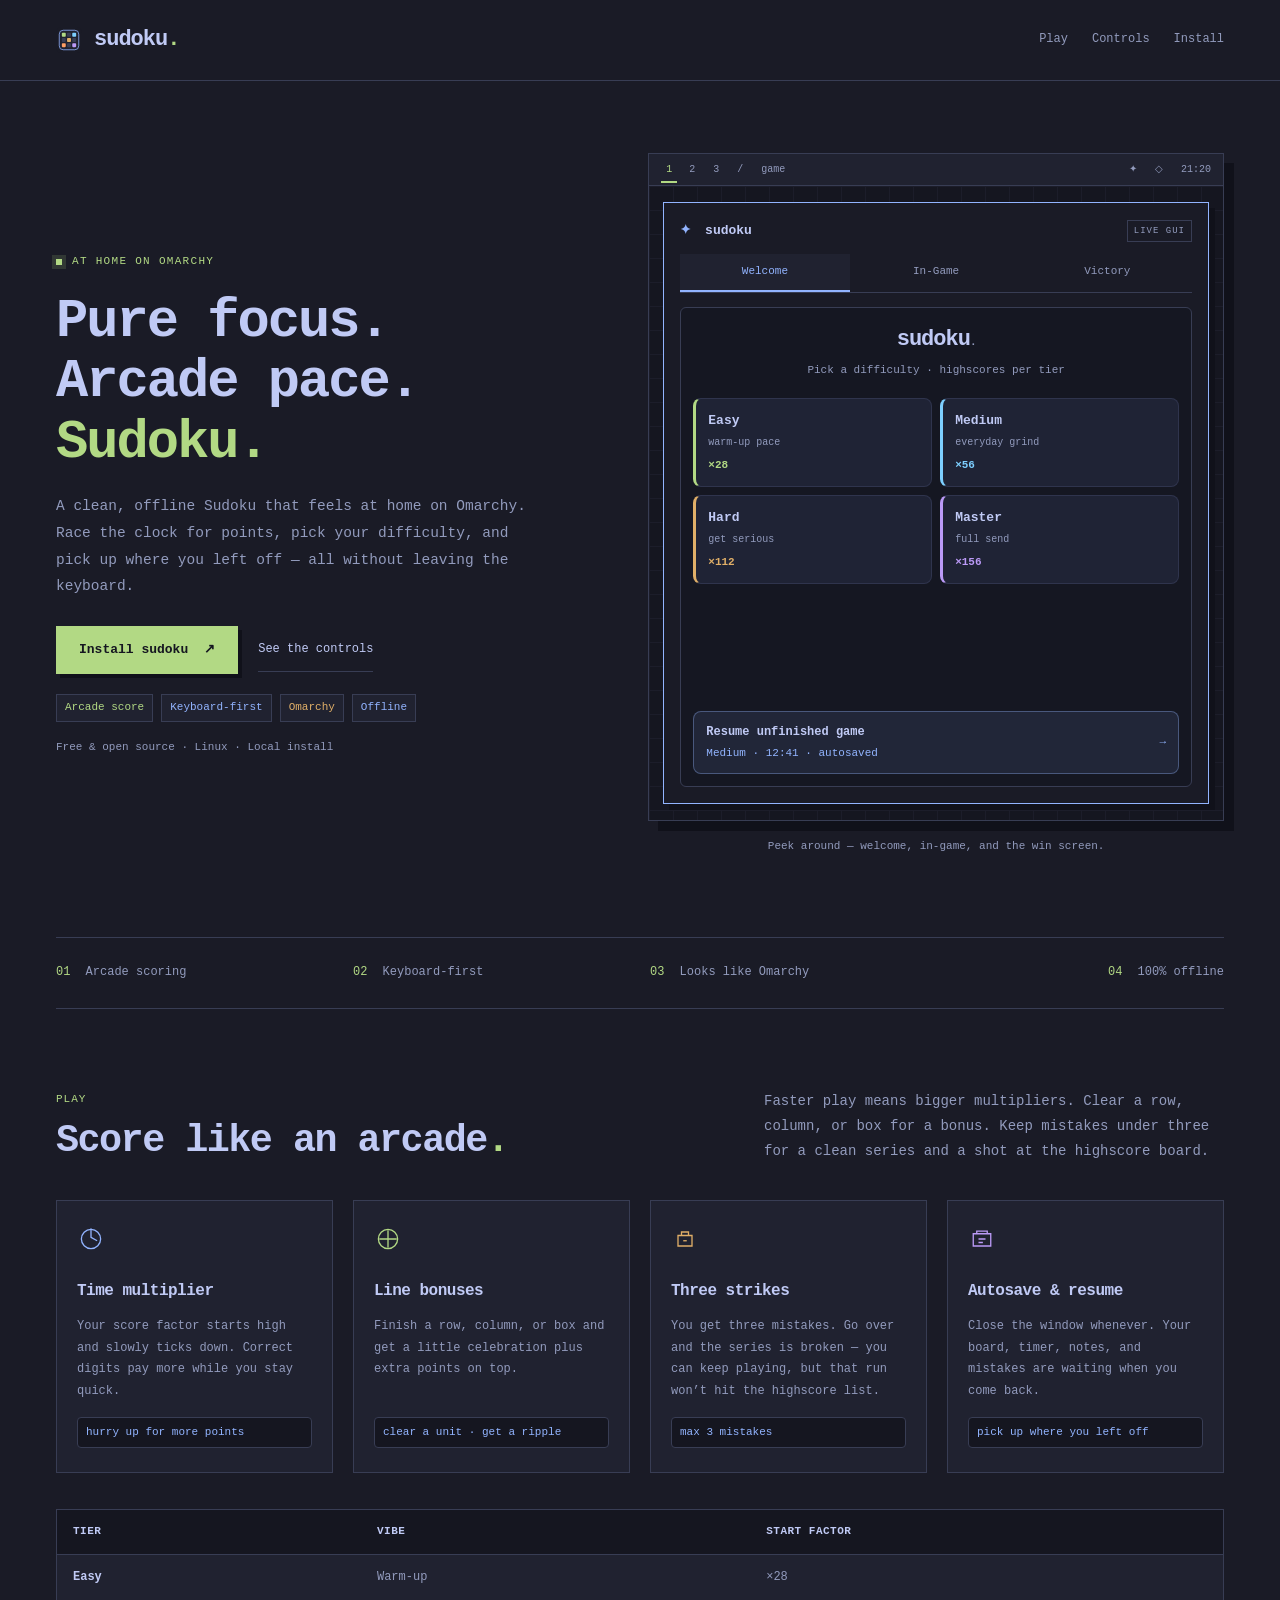
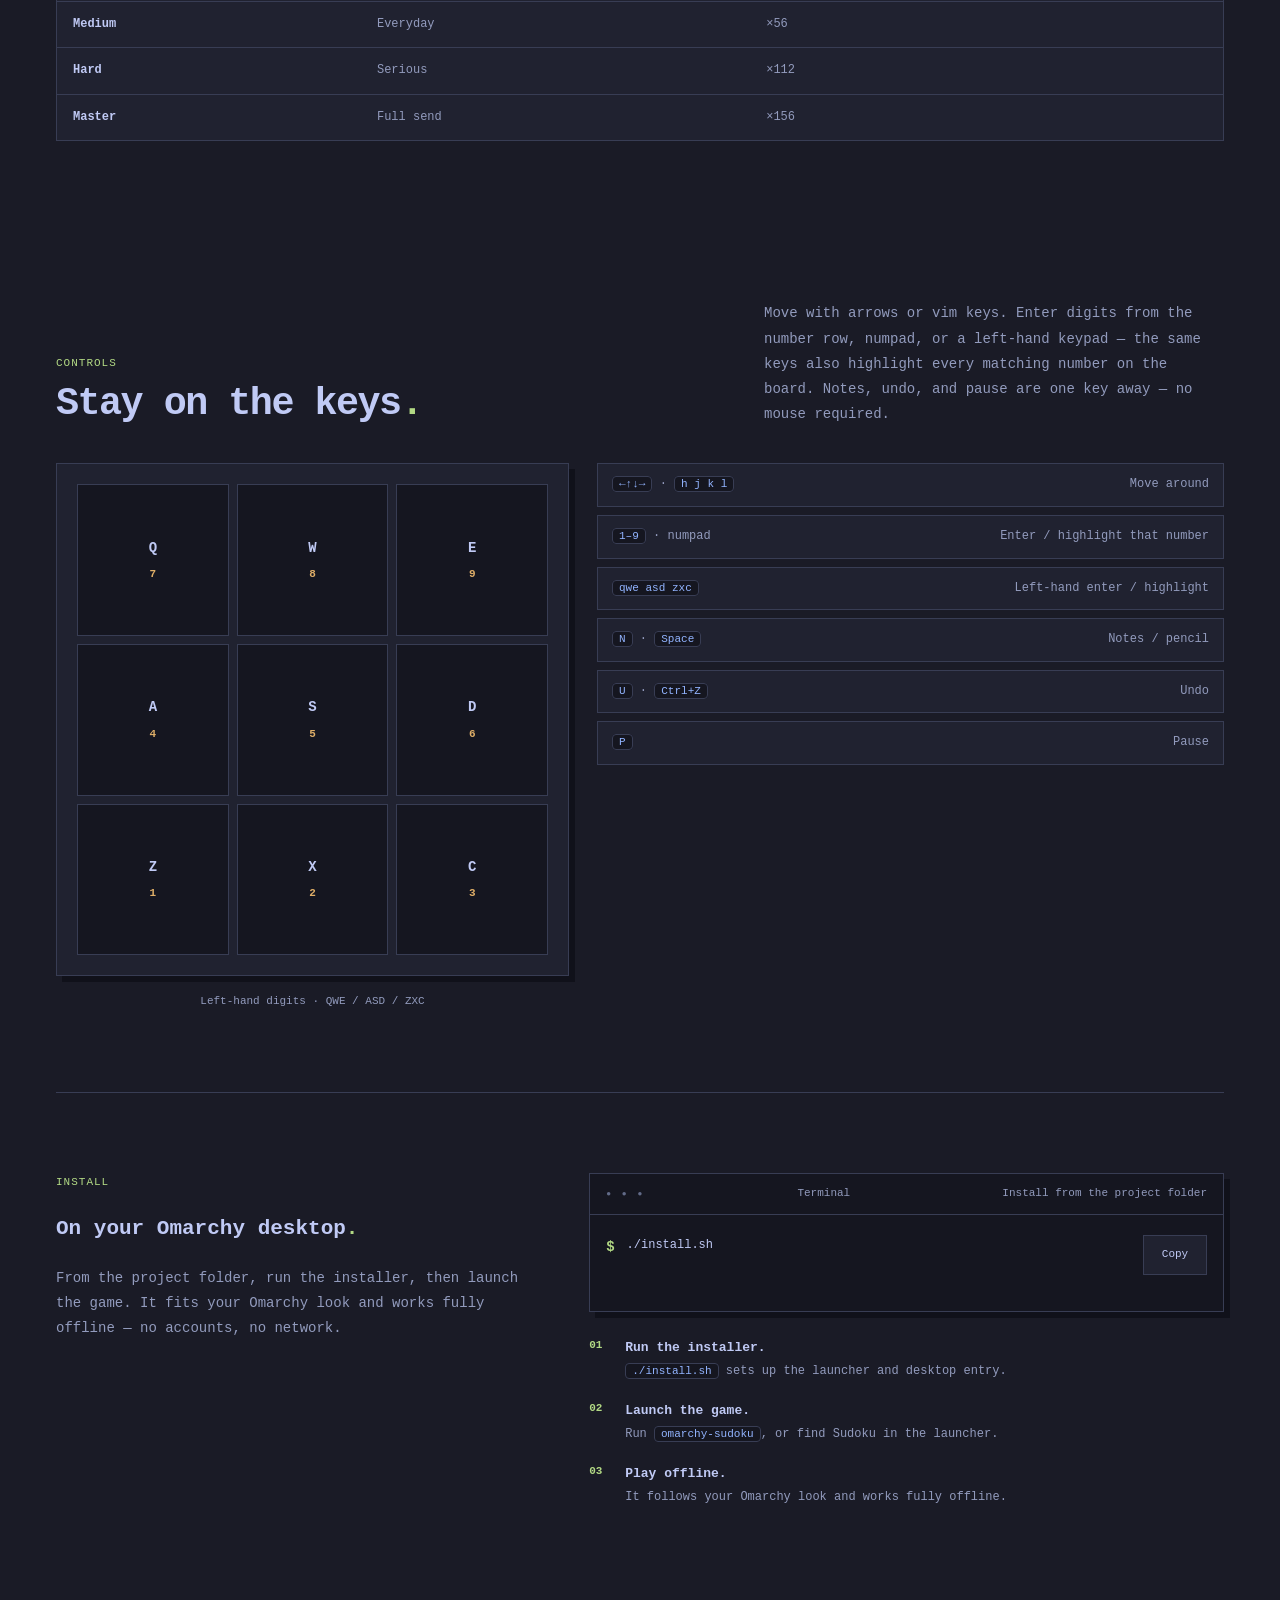
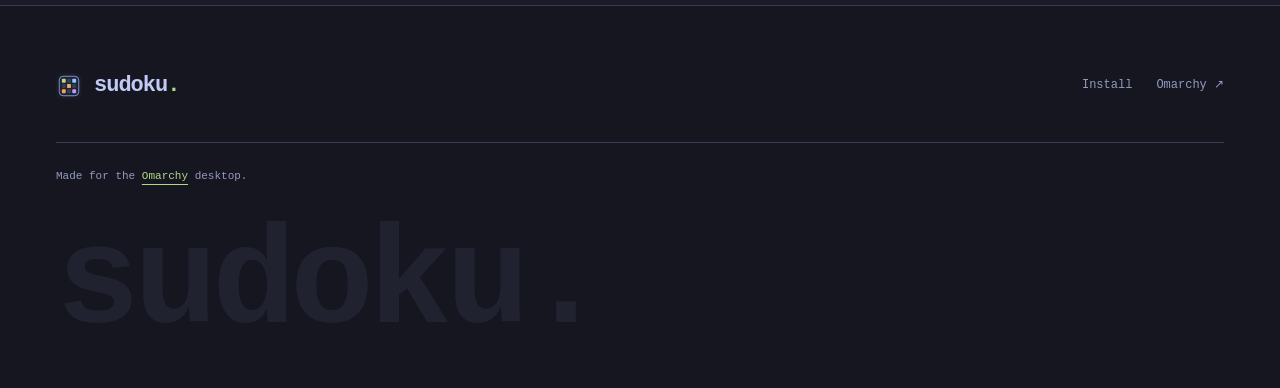
==== commit 9dabb4e6: "Simplify README and site copy Drop inspired-by, build-stack, theme path, and score-location details." ====
--- a/site/index.html
+++ b/site/index.html
@@ -17,6 +17,8 @@
       content="A focused Sudoku for the Omarchy desktop. Arcade scoring, four difficulties, keyboard-friendly play, notes, undo, and autosave — offline and at home on your theme."
     />
     <meta property="og:site_name" content="sudoku." />
+    <meta property="og:url" content="https://parnoldx.github.io/omasudoku/" />
+    <link rel="canonical" href="https://parnoldx.github.io/omasudoku/" />
     <link rel="icon" href="assets/favicon.svg" type="image/svg+xml" />
     <link rel="stylesheet" href="assets/site.css" />
     <script src="assets/site.js" defer></script>
@@ -479,7 +481,7 @@
                 </li>
                 <li>
                   <strong>Play offline.</strong>
-                  <span>Scores stay on your machine. Theme follows Omarchy.</span>
+                  <span>It follows your Omarchy look and works fully offline.</span>
                 </li>
               </ol>
             </div>
